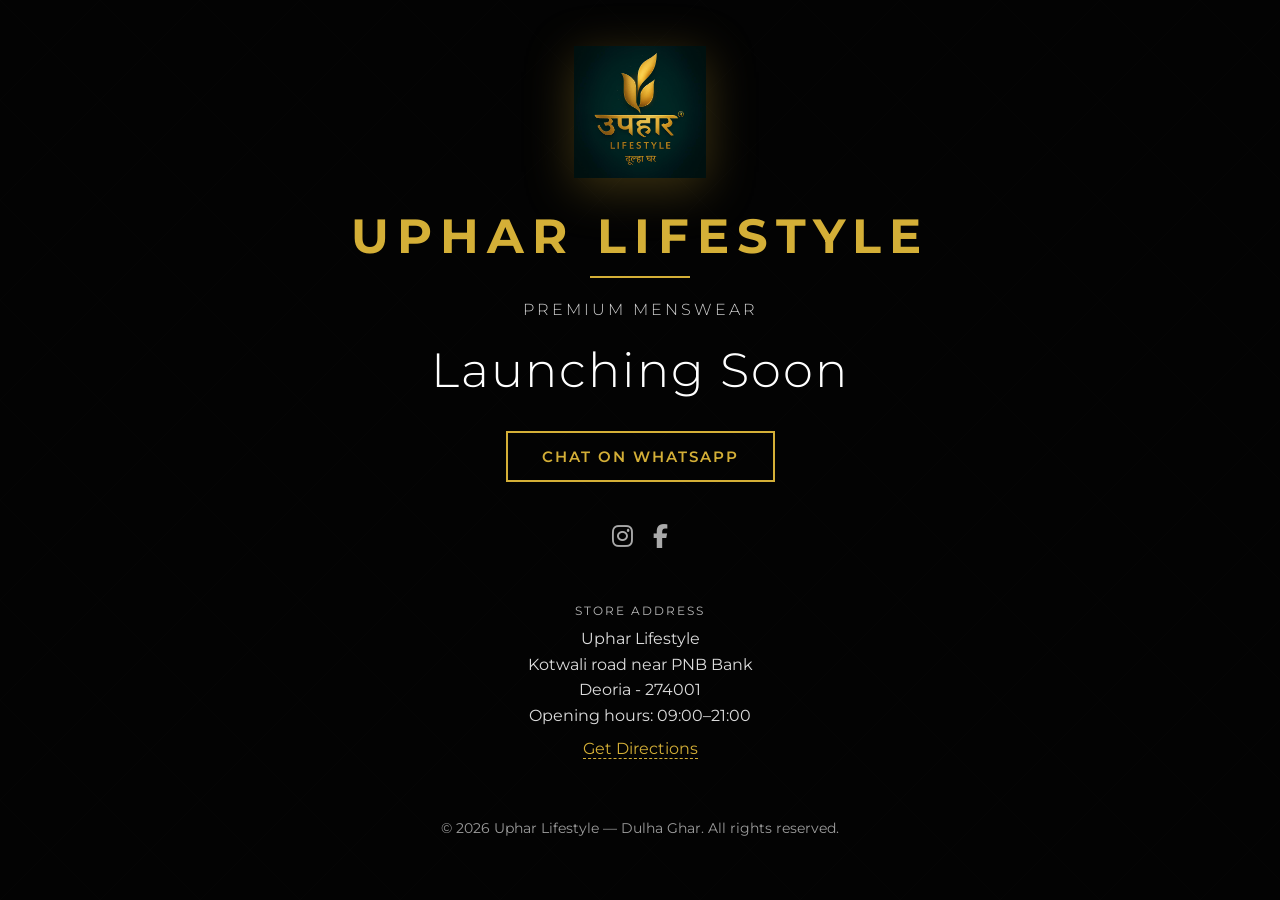
==== index.html @ f7467a20 "Initial Pages" ====
<!DOCTYPE html>
<html lang="en">
<head>
  <meta charset="UTF-8" />
  <meta name="viewport" content="width=device-width, initial-scale=1.0" />
  <title>Uphar Lifestyle — Dulha Ghar | Launching Soon</title>
  <link rel="icon" type="image/x-icon" href="logo.jpeg">
  <meta name="description" content="Uphar Lifestyle — Premium menswear showroom. Launching Soon." />
  <style>
    * {
      margin: 0;
      padding: 0;
      box-sizing: border-box;
      font-family: 'Montserrat', system-ui, -apple-system, Segoe UI, Roboto, Helvetica, Arial, 'Noto Sans', 'Apple Color Emoji', 'Segoe UI Emoji';
    }
    body {
      background-color: #0a0a0a;
      color: #f5f5f5;
      min-height: 100vh;
      overflow-x: hidden;
      background-image: linear-gradient(rgba(0, 0, 0, 0.72), rgba(0, 0, 0, 0.72)),
                        url('data:image/svg+xml;utf8,<svg xmlns="http://www.w3.org/2000/svg" width="100" height="100" viewBox="0 0 100 100"><rect width="100" height="100" fill="%230a0a0a"/><path d="M0,0 L100,100 M100,0 L0,100" stroke="%231a1a1a" stroke-width="0.5"/></svg>');
      background-attachment: fixed;
    }
    .container {
      max-width: 1200px;
      margin: 0 auto;
      padding: 0 20px;
      min-height: 100vh;
      display: flex;
      flex-direction: column;
      justify-content: center;
      align-items: center;
      text-align: center;
      gap: 22px;
    }
    .logo-img {
      width: 132px; height: auto;
      filter: drop-shadow(0 10px 24px rgba(212,175,55,0.28));
      margin-bottom: 10px;
    }
    .logo {
      font-size: 3rem;
      font-weight: 700;
      letter-spacing: 8px;
      color: #d4af37;
      text-transform: uppercase;
      position: relative;
      padding-bottom: 15px;
      line-height: 1.1;
    }
    .logo::after {
      content: '';
      position: absolute;
      bottom: 0;
      left: 50%;
      transform: translateX(-50%);
      width: 100px;
      height: 2px;
      background: #d4af37;
    }
    .tagline {
      font-size: 1rem;
      font-weight: 300;
      letter-spacing: 3px;
      color: #cfcfcf;
      text-transform: uppercase;
    }
    .launching-soon {
      font-size: 3rem;
      font-weight: 300;
      color: #ffffff;
      letter-spacing: 2px;
    }
    .contact-btn {
      background: transparent;
      color: #d4af37;
      border: 2px solid #d4af37;
      padding: 14px 34px;
      font-size: 0.95rem;
      font-weight: 600;
      letter-spacing: 2px;
      text-transform: uppercase;
      cursor: pointer;
      transition: all 0.25s ease;
      position: relative;
      overflow: hidden;
      margin-top: 10px;
    }
    .contact-btn:hover {
      background: #d4af37;
      color: #0a0a0a;
      transform: translateY(-3px);
      box-shadow: 0 10px 20px rgba(212, 175, 55, 0.24);
    }
    .contact-btn:active { transform: translateY(-1px); }
    .social-links {
      display: flex;
      gap: 20px;
      margin-top: 18px;
    }
    .social-link {
      color: #aaaaaa;
      font-size: 1.5rem;
      transition: all 0.3s ease;
      text-decoration: none;
    }
    .social-link:hover {
      color: #d4af37;
      transform: translateY(-3px);
    }
    .address {
      margin-top: 28px;
      line-height: 1.6;
      color: #dcdcdc;
      font-size: 1rem;
    }
    .address .label {
      display: block;
      font-size: 0.75rem;
      letter-spacing: 2px;
      color: #b8b8b8;
      text-transform: uppercase;
      margin-bottom: 6px;
    }
    .address a {
      color: #d4af37;
      text-decoration: none;
      border-bottom: 1px dashed #d4af37;
    }
    .address a:hover { opacity: 0.9; }
    footer {
      margin: 36px 0 18px;
      text-align: center;
      color: #9c9c9c;
      font-size: 0.85rem;
    }
    @media (max-width: 768px) {
      .logo { font-size: 2.2rem; letter-spacing: 6px; }
      .launching-soon { font-size: 2.2rem; }
    }
    @media (max-width: 480px) {
      .logo { font-size: 1.8rem; letter-spacing: 5px; }
      .launching-soon { font-size: 1.8rem; }
      .logo-img { width: 110px; }
    }
  </style>
  <link href="https://fonts.googleapis.com/css2?family=Montserrat:wght@300;400;600;700&display=swap" rel="stylesheet">
  <link rel="stylesheet" href="https://cdnjs.cloudflare.com/ajax/libs/font-awesome/6.5.2/css/all.min.css">
</head>
<body>
  <div class="container">
    <img class="logo-img" alt="Uphar Lifestyle logo" src="[data-uri]"/>
    <h1 class="logo">Uphar Lifestyle</h1>
    <p class="tagline">Premium Menswear</p>
    <h2 class="launching-soon">Launching Soon</h2>
    <button class="contact-btn" id="whatsappBtn">Chat on WhatsApp</button>
    <div class="social-links" aria-label="Social links">
      <a href="https://www.instagram.com/uphar_kotwali_road_deoria" class="social-link" aria-label="Instagram"><i class="fab fa-instagram"></i></a>
      <a href="https://www.facebook.com/upharlifestyledeoria/" class="social-link" aria-label="Facebook"><i class="fab fa-facebook-f"></i></a>
    </div>
    <div class="address" id="address">
      <span class="label">Store Address</span>
      <div id="addrLine1">Uphar Lifestyle</div>
      <div id="addrLine2">Kotwali road near PNB Bank</div>
      <div id="addrLine3">Deoria - 274001</div>
      <div id="addrLine4">Opening hours: 09:00–21:00</div>
      <div style="margin-top:8px">
        <a id="mapLink" target="_blank" rel="noreferrer">Get Directions</a>
      </div>
    </div>
    <footer>© <span id="year"></span> Uphar Lifestyle — Dulha Ghar. All rights reserved.</footer>
  </div>
  <script>
    const WHATSAPP_NUMBER = "918853160128"; // e.g., "919876543210"
    const WHATSAPP_TEXT = "Hi Uphar Lifestyle — please share opening date and collections.";
    document.getElementById('whatsappBtn').addEventListener('click', function() {
      const txt = encodeURIComponent(WHATSAPP_TEXT);
      let url = "";
      if (WHATSAPP_NUMBER && /^\d+$/.test(WHATSAPP_NUMBER)) url = "https://wa.me/" + WHATSAPP_NUMBER + "?text=" + txt;
      else url = "https://wa.me/?text=" + txt;
      window.open(url, "_blank", "noopener");
    });
    const mapLinkEl = document.getElementById('mapLink');
    function addrString() {
      const a1 = document.getElementById('addrLine1').textContent.trim();
      const a2 = document.getElementById('addrLine2').textContent.trim();
      const a3 = document.getElementById('addrLine3').textContent.trim();
      return [a1, a2, a3].filter(Boolean).join(', ');
    }
    function refreshMapLink() {
      const q = encodeURIComponent(addrString());
      const url = "https://share.google/uSZXGC7lCaNfDHJ6g";
      mapLinkEl.href = url;
    }
    refreshMapLink();
    document.getElementById('year').textContent = new Date().getFullYear();
  </script>
</body>
</html>
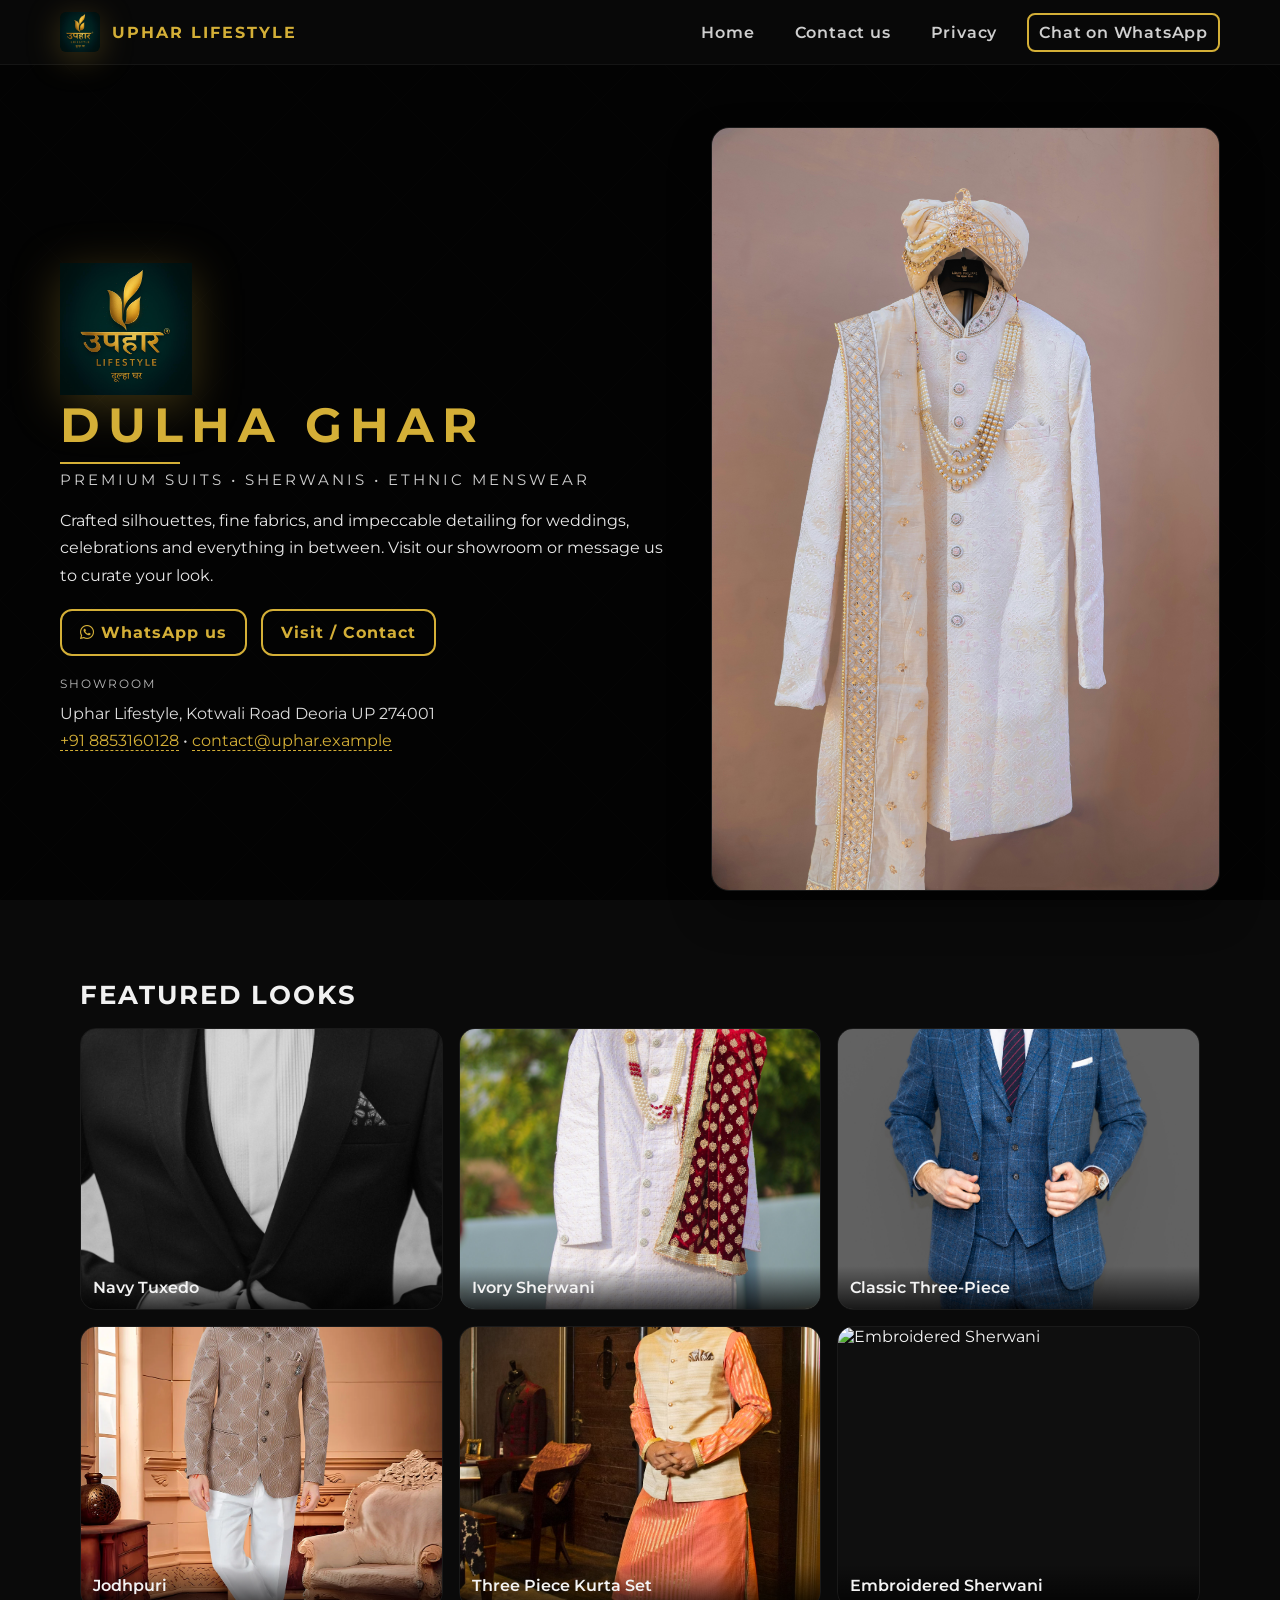
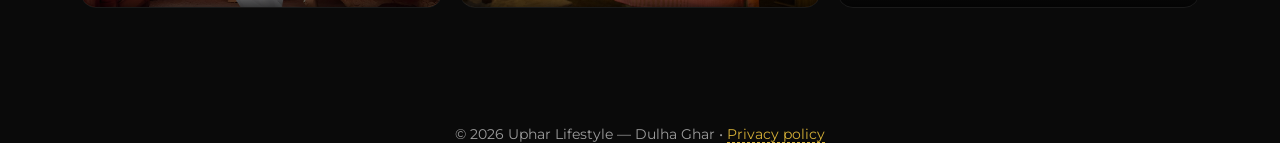
==== commit a65945f5: "Changes with new pages added" ====
--- a/index.html
+++ b/index.html
@@ -2,199 +2,202 @@
 <html lang="en">
 <head>
   <meta charset="UTF-8" />
-  <meta name="viewport" content="width=device-width, initial-scale=1.0" />
-  <title>Uphar Lifestyle — Dulha Ghar | Launching Soon</title>
-  <link rel="icon" type="image/x-icon" href="logo.jpeg">
-  <meta name="description" content="Uphar Lifestyle — Premium menswear showroom. Launching Soon." />
-  <style>
-    * {
-      margin: 0;
-      padding: 0;
-      box-sizing: border-box;
-      font-family: 'Montserrat', system-ui, -apple-system, Segoe UI, Roboto, Helvetica, Arial, 'Noto Sans', 'Apple Color Emoji', 'Segoe UI Emoji';
-    }
-    body {
-      background-color: #0a0a0a;
-      color: #f5f5f5;
-      min-height: 100vh;
-      overflow-x: hidden;
-      background-image: linear-gradient(rgba(0, 0, 0, 0.72), rgba(0, 0, 0, 0.72)),
-                        url('data:image/svg+xml;utf8,<svg xmlns="http://www.w3.org/2000/svg" width="100" height="100" viewBox="0 0 100 100"><rect width="100" height="100" fill="%230a0a0a"/><path d="M0,0 L100,100 M100,0 L0,100" stroke="%231a1a1a" stroke-width="0.5"/></svg>');
-      background-attachment: fixed;
-    }
-    .container {
-      max-width: 1200px;
-      margin: 0 auto;
-      padding: 0 20px;
-      min-height: 100vh;
-      display: flex;
-      flex-direction: column;
-      justify-content: center;
-      align-items: center;
-      text-align: center;
-      gap: 22px;
-    }
-    .logo-img {
-      width: 132px; height: auto;
-      filter: drop-shadow(0 10px 24px rgba(212,175,55,0.28));
-      margin-bottom: 10px;
-    }
-    .logo {
-      font-size: 3rem;
-      font-weight: 700;
-      letter-spacing: 8px;
-      color: #d4af37;
-      text-transform: uppercase;
-      position: relative;
-      padding-bottom: 15px;
-      line-height: 1.1;
-    }
-    .logo::after {
-      content: '';
-      position: absolute;
-      bottom: 0;
-      left: 50%;
-      transform: translateX(-50%);
-      width: 100px;
-      height: 2px;
-      background: #d4af37;
-    }
-    .tagline {
-      font-size: 1rem;
-      font-weight: 300;
-      letter-spacing: 3px;
-      color: #cfcfcf;
-      text-transform: uppercase;
-    }
-    .launching-soon {
-      font-size: 3rem;
-      font-weight: 300;
-      color: #ffffff;
-      letter-spacing: 2px;
-    }
-    .contact-btn {
-      background: transparent;
-      color: #d4af37;
-      border: 2px solid #d4af37;
-      padding: 14px 34px;
-      font-size: 0.95rem;
-      font-weight: 600;
-      letter-spacing: 2px;
-      text-transform: uppercase;
-      cursor: pointer;
-      transition: all 0.25s ease;
-      position: relative;
-      overflow: hidden;
-      margin-top: 10px;
-    }
-    .contact-btn:hover {
-      background: #d4af37;
-      color: #0a0a0a;
-      transform: translateY(-3px);
-      box-shadow: 0 10px 20px rgba(212, 175, 55, 0.24);
-    }
-    .contact-btn:active { transform: translateY(-1px); }
-    .social-links {
-      display: flex;
-      gap: 20px;
-      margin-top: 18px;
-    }
-    .social-link {
-      color: #aaaaaa;
-      font-size: 1.5rem;
-      transition: all 0.3s ease;
-      text-decoration: none;
-    }
-    .social-link:hover {
-      color: #d4af37;
-      transform: translateY(-3px);
-    }
-    .address {
-      margin-top: 28px;
-      line-height: 1.6;
-      color: #dcdcdc;
-      font-size: 1rem;
-    }
-    .address .label {
-      display: block;
-      font-size: 0.75rem;
-      letter-spacing: 2px;
-      color: #b8b8b8;
-      text-transform: uppercase;
-      margin-bottom: 6px;
-    }
-    .address a {
-      color: #d4af37;
-      text-decoration: none;
-      border-bottom: 1px dashed #d4af37;
-    }
-    .address a:hover { opacity: 0.9; }
-    footer {
-      margin: 36px 0 18px;
-      text-align: center;
-      color: #9c9c9c;
-      font-size: 0.85rem;
-    }
-    @media (max-width: 768px) {
-      .logo { font-size: 2.2rem; letter-spacing: 6px; }
-      .launching-soon { font-size: 2.2rem; }
-    }
-    @media (max-width: 480px) {
-      .logo { font-size: 1.8rem; letter-spacing: 5px; }
-      .launching-soon { font-size: 1.8rem; }
-      .logo-img { width: 110px; }
-    }
-  </style>
+  <meta name="viewport" content="width=device-width, initial-scale=1" />
+  <title>Uphar Lifestyle — Dulha Ghar | Premium Menswear</title>
+  <link rel="icon" type="image/jpeg" href="logo.jpeg" />
+  <meta name="description" content="Uphar Lifestyle — Premium menswear showroom for suits, sherwanis and ethnic wear." />
   <link href="https://fonts.googleapis.com/css2?family=Montserrat:wght@300;400;600;700&display=swap" rel="stylesheet">
   <link rel="stylesheet" href="https://cdnjs.cloudflare.com/ajax/libs/font-awesome/6.5.2/css/all.min.css">
+
+  <style>
+    :root{
+      --bg:#0a0a0a;--bg2:#121212;--text:#f5f5f5;--muted:#cfcfcf;--gold:#d4af37;--line:#1a1a1a;
+    }
+    *{box-sizing:border-box;margin:0;padding:0}
+    html,body{height:100%}
+    body{
+      font-family:'Montserrat',system-ui,-apple-system,Segoe UI,Roboto,Helvetica,Arial;
+      background: var(--bg);
+      color: var(--text);
+      background-image:linear-gradient(rgba(0,0,0,.72),rgba(0,0,0,.72)),
+        url('data:image/svg+xml;utf8,<svg xmlns="http://www.w3.org/2000/svg" width="100" height="100"><rect width="100" height="100" fill="%230a0a0a"/><path d="M0,0 L100,100 M100,0 L0,100" stroke="%231a1a1a" stroke-width="0.5"/></svg>');
+      background-attachment:fixed;
+    }
+
+    /* Header */
+    .header{
+      position:sticky;top:0;z-index:50;
+      background:rgba(10,10,10,.85);
+      backdrop-filter: blur(8px);
+      border-bottom:1px solid #151515;
+    }
+    .nav{
+      max-width: 1200px; margin:0 auto; padding:12px 20px;
+      display:flex; align-items:center; justify-content:space-between;
+      gap:16px;
+    }
+    .brand{
+      display:flex; align-items:center; gap:12px; text-decoration:none;
+      color:var(--gold);
+    }
+    .brand img{width:40px;height:40px;border-radius:6px;object-fit:cover;filter:drop-shadow(0 6px 16px rgba(212,175,55,.25))}
+    .brand .title{font-weight:700;letter-spacing:2px}
+    .menu{
+      display:flex; align-items:center; gap:20px;
+    }
+    .menu a{
+      color:var(--muted); text-decoration:none; font-weight:600; letter-spacing:.8px;
+      padding:8px 10px; border-radius:8px; transition:.2s;
+    }
+    .menu a:hover{ color:var(--text); background:#151515;}
+    .cta-wa{
+      border:2px solid var(--gold); color:var(--gold); background:transparent;
+      padding:10px 14px; border-radius:10px; font-weight:700; text-decoration:none; letter-spacing:1px;
+      transition:.2s;
+    }
+    .cta-wa:hover{ background:var(--gold); color:#0a0a0a; box-shadow:0 10px 20px rgba(212,175,55,.24); transform:translateY(-2px) }
+
+    /* Mobile menu */
+    .hamb{display:none; background:none; border:0; color:var(--text); font-size:22px}
+    @media (max-width:900px){
+      .menu{position:fixed; inset:60px 12px auto 12px; top:64px;
+        background:rgba(18,18,18,.98); border:1px solid #222; border-radius:16px;
+        padding:16px; flex-direction:column; align-items:stretch; gap:8px; display:none;}
+      .menu.show{display:flex;}
+      .cta-wa{display:block; text-align:center}
+      .hamb{display:inline-flex}
+    }
+
+    /* Hero */
+    .container{max-width:1200px;margin:0 auto;padding:28px 20px;}
+    .hero{display:grid;grid-template-columns:1.1fr .9fr;gap:28px;align-items:center;min-height:calc(100vh - 68px)}
+    .logo-img{width:132px;filter:drop-shadow(0 10px 24px rgba(212,175,55,.28))}
+    .logo{font-size:3rem;font-weight:700;letter-spacing:8px;color:var(--gold);text-transform:uppercase;position:relative;line-height:1.1;padding-bottom:12px}
+    .logo::after{content:'';position:absolute;left:0;bottom:0;width:120px;height:2px;background:var(--gold)}
+    .tagline{font-size:.95rem;letter-spacing:3px;color:#cfcfcf;text-transform:uppercase;margin-top:6px}
+    .lead{margin-top:18px;color:#e8e8e8;line-height:1.7}
+    .hero-actions{margin-top:20px;display:flex;gap:14px;flex-wrap:wrap}
+    .btn{
+      background:transparent;color:var(--gold);border:2px solid var(--gold);
+      padding:12px 18px;border-radius:12px;font-weight:700;letter-spacing:1px;text-decoration:none;transition:.25s;
+    }
+    .btn:hover{background:var(--gold);color:#0a0a0a;transform:translateY(-2px)}
+    .hero-figure{
+      border:1px solid #1a1a1a;border-radius:18px;overflow:hidden;background:#0f0f0f;
+      box-shadow:0 20px 40px rgba(0,0,0,.35)
+    }
+    .hero-figure img{width:100%;height:100%;object-fit:cover;display:block}
+
+    /* Gallery */
+    .section{padding:54px 20px}
+    .section h2{font-size:1.6rem;letter-spacing:2px;text-transform:uppercase;color:#f1f1f1;margin-bottom:18px}
+    .grid{display:grid;grid-template-columns:repeat(3,1fr);gap:16px}
+    .card{position:relative;border:1px solid #1a1a1a;border-radius:16px;overflow:hidden;background:#0f0f0f}
+    .card img{width:100%;height:280px;object-fit:cover;display:block;filter:saturate(1.05)}
+    .card .cap{position:absolute;left:0;right:0;bottom:0;background:linear-gradient(transparent,rgba(0,0,0,.75));padding:12px;font-weight:600;color:#f3f3f3}
+    @media (max-width:900px){ .hero{grid-template-columns:1fr} .grid{grid-template-columns:1fr 1fr} }
+    @media (max-width:520px){ .logo{font-size:2rem;letter-spacing:6px} .grid{grid-template-columns:1fr} .card img{height:220px} }
+
+    /* Address / footer */
+    .address{margin-top:18px;line-height:1.7;color:#dcdcdc}
+    .address .label{display:block;font-size:.75rem;letter-spacing:2px;color:#b8b8b8;text-transform:uppercase;margin-bottom:6px}
+    .address a{color:var(--gold);text-decoration:none;border-bottom:1px dashed var(--gold)}
+    footer{margin:36px 0 18px;text-align:center;color:#9c9c9c;font-size:.85rem}
+  </style>
 </head>
 <body>
-  <div class="container">
-    <img class="logo-img" alt="Uphar Lifestyle logo" src="[data-uri]"/>
-    <h1 class="logo">Uphar Lifestyle</h1>
-    <p class="tagline">Premium Menswear</p>
-    <h2 class="launching-soon">Launching Soon</h2>
-    <button class="contact-btn" id="whatsappBtn">Chat on WhatsApp</button>
-    <div class="social-links" aria-label="Social links">
-      <a href="https://www.instagram.com/uphar_kotwali_road_deoria" class="social-link" aria-label="Instagram"><i class="fab fa-instagram"></i></a>
-      <a href="https://www.facebook.com/upharlifestyledeoria/" class="social-link" aria-label="Facebook"><i class="fab fa-facebook-f"></i></a>
-    </div>
-    <div class="address" id="address">
-      <span class="label">Store Address</span>
-      <div id="addrLine1">Uphar Lifestyle</div>
-      <div id="addrLine2">Kotwali road near PNB Bank</div>
-      <div id="addrLine3">Deoria - 274001</div>
-      <div id="addrLine4">Opening hours: 09:00–21:00</div>
-      <div style="margin-top:8px">
-        <a id="mapLink" target="_blank" rel="noreferrer">Get Directions</a>
+  <!-- Header -->
+  <header class="header">
+    <nav class="nav">
+      <a class="brand" href="index.html">
+        <img src="logo.jpeg" alt="Uphar Lifestyle logo" />
+        <span class="title">UPHAR LIFESTYLE</span>
+      </a>
+
+      <button class="hamb" aria-label="Toggle menu" onclick="document.querySelector('.menu').classList.toggle('show')">
+        <i class="fa-solid fa-bars"></i>
+      </button>
+
+      <div class="menu" id="menu">
+        <a href="index.html">Home</a>
+        <a href="contact.html">Contact us</a>
+        <a href="privacy.html">Privacy</a>
+        <a class="cta-wa" href="https://wa.me/918853160128" target="_blank" rel="noopener">Chat on WhatsApp</a>
       </div>
-    </div>
-    <footer>© <span id="year"></span> Uphar Lifestyle — Dulha Ghar. All rights reserved.</footer>
-  </div>
+    </nav>
+  </header>
+
+  <!-- Hero -->
+  <main class="container">
+    <section class="hero">
+      <div>
+        <img class="logo-img" src="logo.jpeg" alt="Uphar Lifestyle mark" />
+        <h1 class="logo">Dulha Ghar</h1>
+        <p class="tagline">Premium Suits • Sherwanis • Ethnic Menswear</p>
+        <p class="lead">
+          Crafted silhouettes, fine fabrics, and impeccable detailing for weddings, celebrations and everything in between.
+          Visit our showroom or message us to curate your look.
+        </p>
+        <div class="hero-actions">
+          <a class="btn" href="https://wa.me/918853160128" target="_blank" rel="noopener"><i class="fa-brands fa-whatsapp"></i> WhatsApp us</a>
+          <a class="btn" href="contact.html">Visit / Contact</a>
+        </div>
+
+        <div class="address">
+          <span class="label">Showroom</span>
+          Uphar Lifestyle, Kotwali Road Deoria UP 274001<br/>
+          <a href="tel:+918853160128">+91 8853160128</a> • <a href="mailto:contact@uphar.example">contact@uphar.example</a>
+        </div>
+      </div>
+
+      <figure class="hero-figure">
+        <!-- Replace these with your own images -->
+        <img src="sherwani_light.jpg" alt="Tailored suit" />
+      </figure>
+    </section>
+
+    <!-- Featured looks -->
+    <section class="section">
+      <h2>Featured looks</h2>
+      <div class="grid">
+        <div class="card">
+          <img src="tuxedo.jpg" alt="Navy Tuxedo" />
+          <div class="cap">Navy Tuxedo</div>
+        </div>
+        <div class="card">
+          <img src="sherwani.jpg" alt="Ivory Sherwani" />
+          <div class="cap">Ivory Sherwani</div>
+        </div>
+        <div class="card">
+          <img src="three_piece.jpg" alt="Classic Three-Piece" />
+          <div class="cap">Classic Three-Piece</div>
+        </div>
+        <div class="card">
+          <img src="jodhpuri.png" alt="Bandhgala" />
+          <div class="cap">Jodhpuri</div>
+        </div>
+        <div class="card">
+          <img src="indo.png" alt="Reception Suit" />
+          <div class="cap">Three Piece Kurta Set</div>
+        </div>
+        <div class="card">
+          <img src="https://images.unsplash.com/photo-1617137968427-85924c800a22?q=80&w=1200&auto=format&fit=crop" alt="Embroidered Sherwani" />
+          <div class="cap">Embroidered Sherwani</div>
+        </div>
+      </div>
+    </section>
+  </main>
+
+  <footer>
+    © <span id="y"></span> Uphar Lifestyle — Dulha Ghar • <a href="privacy.html" style="color:#d4af37;text-decoration:none;border-bottom:1px dashed #d4af37;">Privacy policy</a>
+  </footer>
+
   <script>
-    const WHATSAPP_NUMBER = "918853160128"; // e.g., "919876543210"
-    const WHATSAPP_TEXT = "Hi Uphar Lifestyle — please share opening date and collections.";
-    document.getElementById('whatsappBtn').addEventListener('click', function() {
-      const txt = encodeURIComponent(WHATSAPP_TEXT);
-      let url = "";
-      if (WHATSAPP_NUMBER && /^\d+$/.test(WHATSAPP_NUMBER)) url = "https://wa.me/" + WHATSAPP_NUMBER + "?text=" + txt;
-      else url = "https://wa.me/?text=" + txt;
-      window.open(url, "_blank", "noopener");
+    // mobile menu close on nav click
+    document.querySelectorAll('.menu a').forEach(a=>{
+      a.addEventListener('click',()=>document.querySelector('.menu').classList.remove('show'));
     });
-    const mapLinkEl = document.getElementById('mapLink');
-    function addrString() {
-      const a1 = document.getElementById('addrLine1').textContent.trim();
-      const a2 = document.getElementById('addrLine2').textContent.trim();
-      const a3 = document.getElementById('addrLine3').textContent.trim();
-      return [a1, a2, a3].filter(Boolean).join(', ');
-    }
-    function refreshMapLink() {
-      const q = encodeURIComponent(addrString());
-      const url = "https://share.google/uSZXGC7lCaNfDHJ6g";
-      mapLinkEl.href = url;
-    }
-    refreshMapLink();
-    document.getElementById('year').textContent = new Date().getFullYear();
+    document.getElementById('y').textContent = new Date().getFullYear();
   </script>
 </body>
 </html>
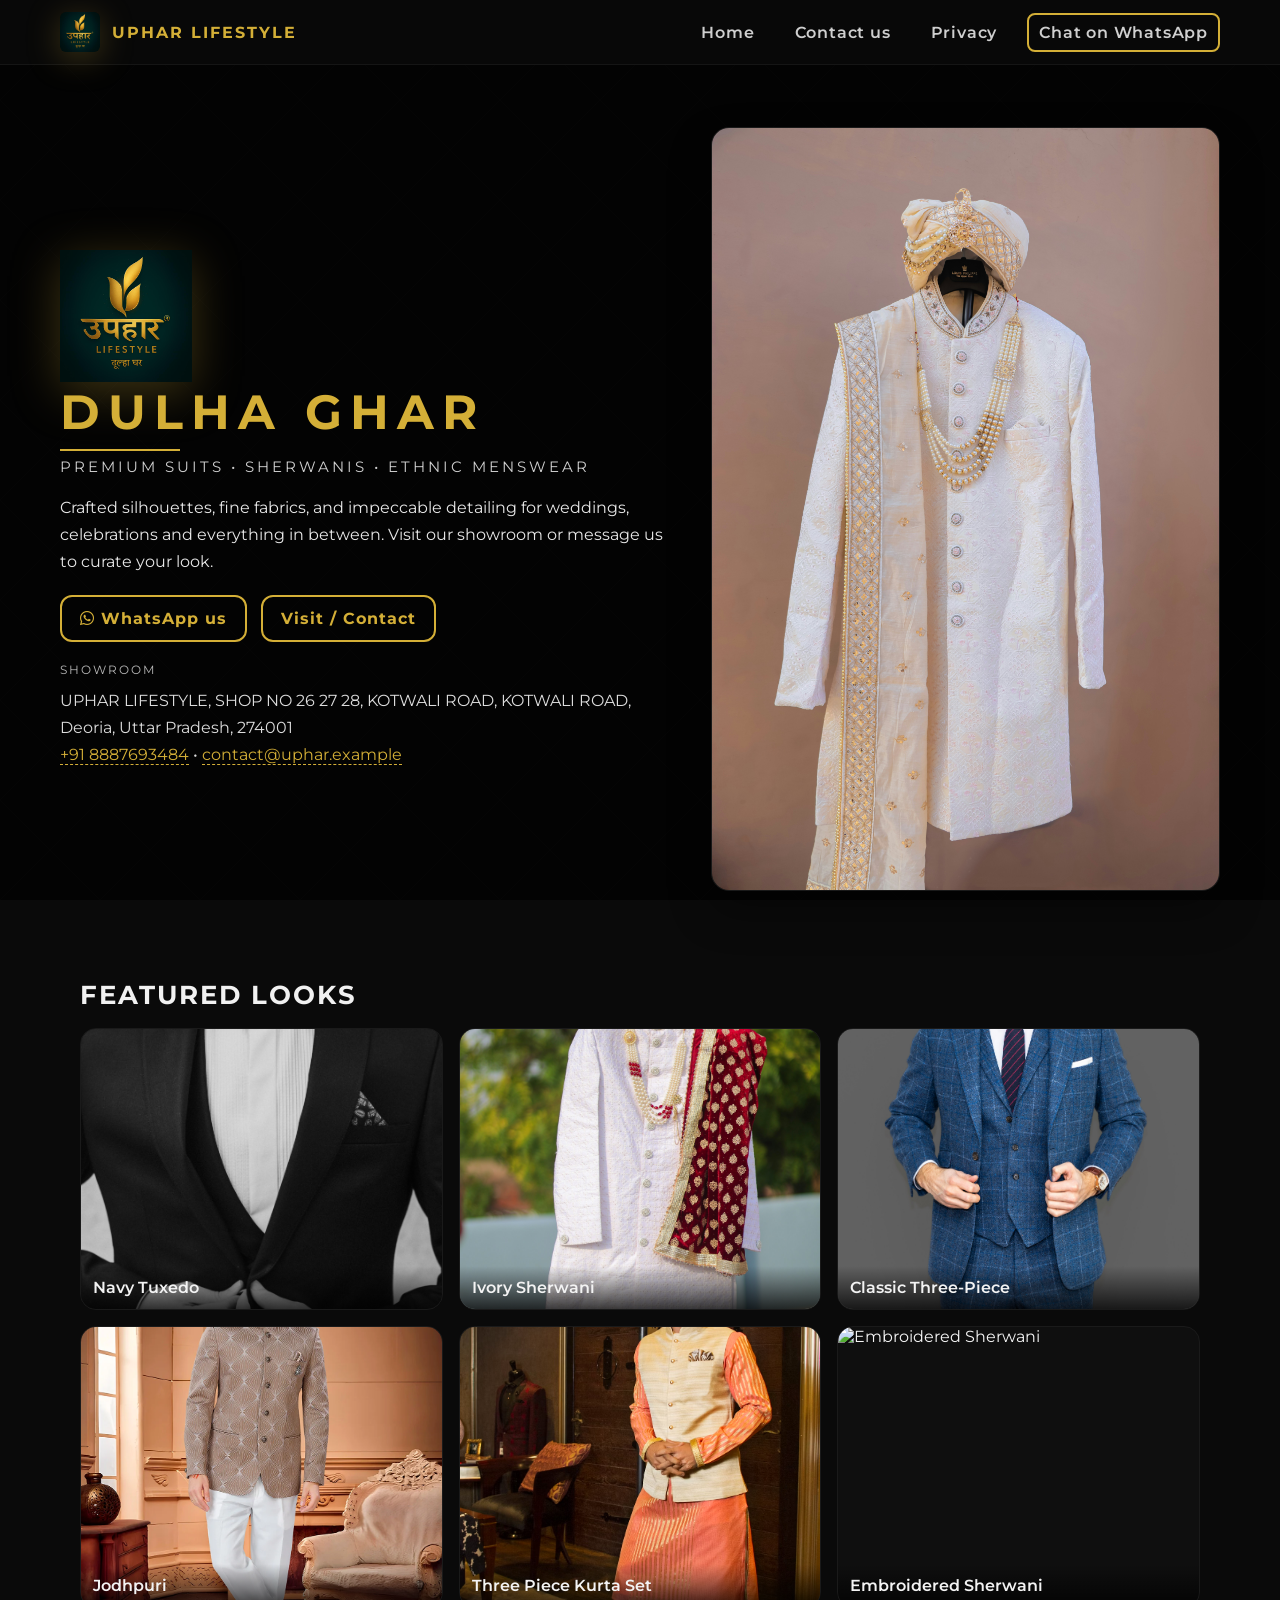
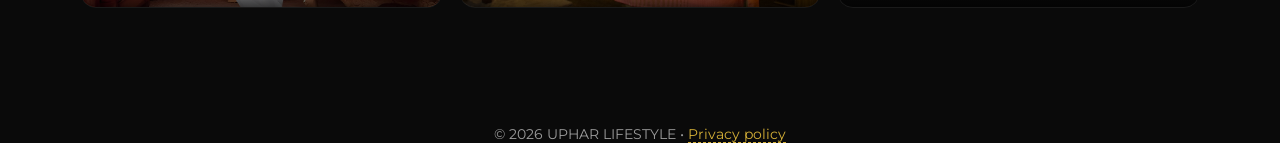
==== commit 278efab3: "Phone number and addres updated" ====
--- a/index.html
+++ b/index.html
@@ -122,7 +122,7 @@
         <a href="index.html">Home</a>
         <a href="contact.html">Contact us</a>
         <a href="privacy.html">Privacy</a>
-        <a class="cta-wa" href="https://wa.me/918853160128" target="_blank" rel="noopener">Chat on WhatsApp</a>
+        <a class="cta-wa" href="https://wa.me/918887693484" target="_blank" rel="noopener">Chat on WhatsApp</a>
       </div>
     </nav>
   </header>
@@ -139,14 +139,14 @@
           Visit our showroom or message us to curate your look.
         </p>
         <div class="hero-actions">
-          <a class="btn" href="https://wa.me/918853160128" target="_blank" rel="noopener"><i class="fa-brands fa-whatsapp"></i> WhatsApp us</a>
+          <a class="btn" href="https://wa.me/918887693484" target="_blank" rel="noopener"><i class="fa-brands fa-whatsapp"></i> WhatsApp us</a>
           <a class="btn" href="contact.html">Visit / Contact</a>
         </div>
 
         <div class="address">
           <span class="label">Showroom</span>
-          Uphar Lifestyle, Kotwali Road Deoria UP 274001<br/>
-          <a href="tel:+918853160128">+91 8853160128</a> • <a href="mailto:contact@uphar.example">contact@uphar.example</a>
+          UPHAR LIFESTYLE, SHOP NO 26 27 28, KOTWALI ROAD, KOTWALI ROAD, Deoria, Uttar Pradesh, 274001<br/>
+          <a href="tel:+918887693484">+91 8887693484</a> • <a href="mailto:contact@uphar.example">contact@uphar.example</a>
         </div>
       </div>
 
@@ -189,7 +189,7 @@
   </main>
 
   <footer>
-    © <span id="y"></span> Uphar Lifestyle — Dulha Ghar • <a href="privacy.html" style="color:#d4af37;text-decoration:none;border-bottom:1px dashed #d4af37;">Privacy policy</a>
+    © <span id="y"></span> UPHAR LIFESTYLE • <a href="privacy.html" style="color:#d4af37;text-decoration:none;border-bottom:1px dashed #d4af37;">Privacy policy</a>
   </footer>
 
   <script>
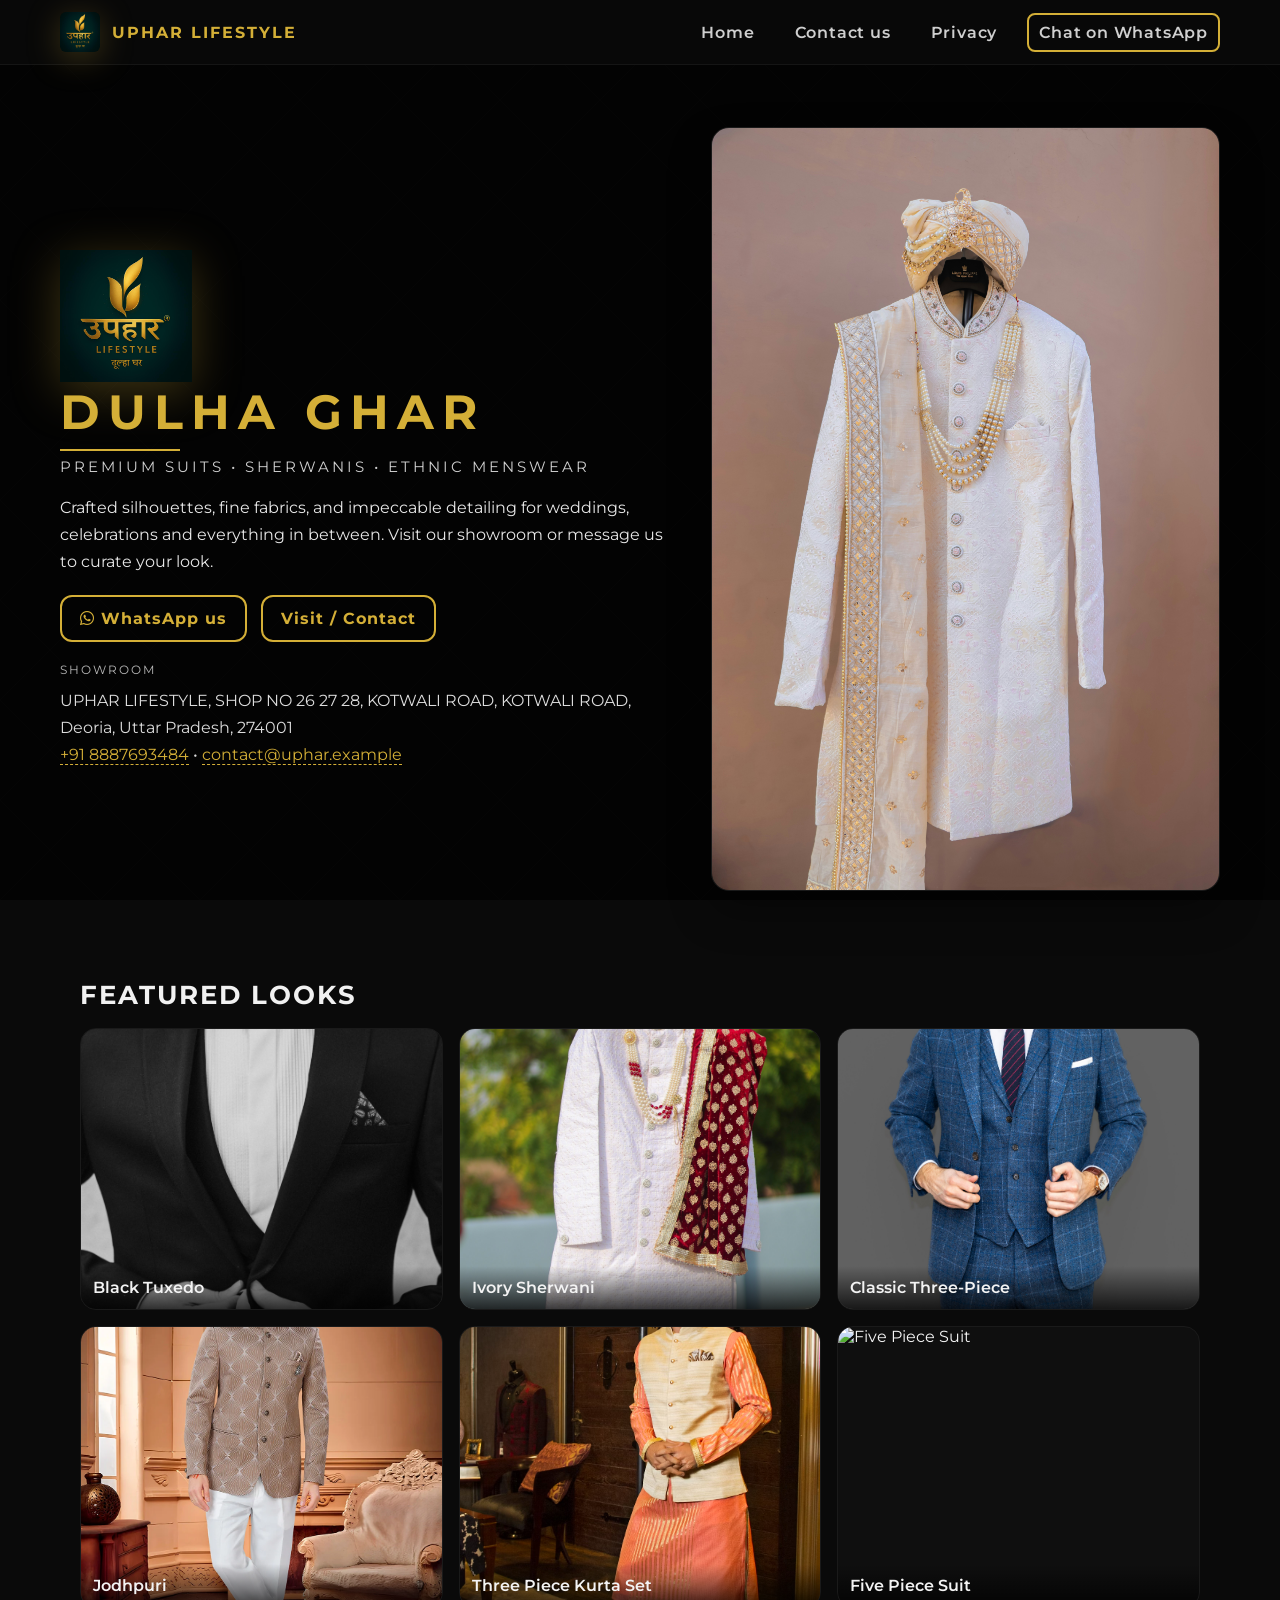
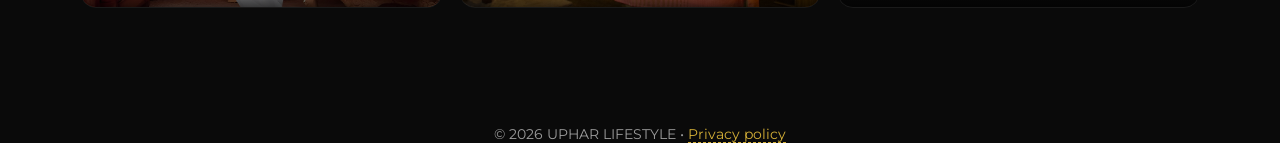
==== commit 6317fb57: "Alt images names changes" ====
--- a/index.html
+++ b/index.html
@@ -152,7 +152,7 @@
 
       <figure class="hero-figure">
         <!-- Replace these with your own images -->
-        <img src="sherwani_light.jpg" alt="Tailored suit" />
+        <img src="sherwani_light.jpg" alt="Sherwani" />
       </figure>
     </section>
 
@@ -161,8 +161,8 @@
       <h2>Featured looks</h2>
       <div class="grid">
         <div class="card">
-          <img src="tuxedo.jpg" alt="Navy Tuxedo" />
-          <div class="cap">Navy Tuxedo</div>
+          <img src="tuxedo.jpg" alt="Black Tuxedo" />
+          <div class="cap">Black Tuxedo</div>
         </div>
         <div class="card">
           <img src="sherwani.jpg" alt="Ivory Sherwani" />
@@ -181,8 +181,8 @@
           <div class="cap">Three Piece Kurta Set</div>
         </div>
         <div class="card">
-          <img src="https://images.unsplash.com/photo-1617137968427-85924c800a22?q=80&w=1200&auto=format&fit=crop" alt="Embroidered Sherwani" />
-          <div class="cap">Embroidered Sherwani</div>
+          <img src="https://images.unsplash.com/photo-1617137968427-85924c800a22?q=80&w=1200&auto=format&fit=crop" alt="Five Piece Suit" />
+          <div class="cap">Five Piece Suit</div>
         </div>
       </div>
     </section>
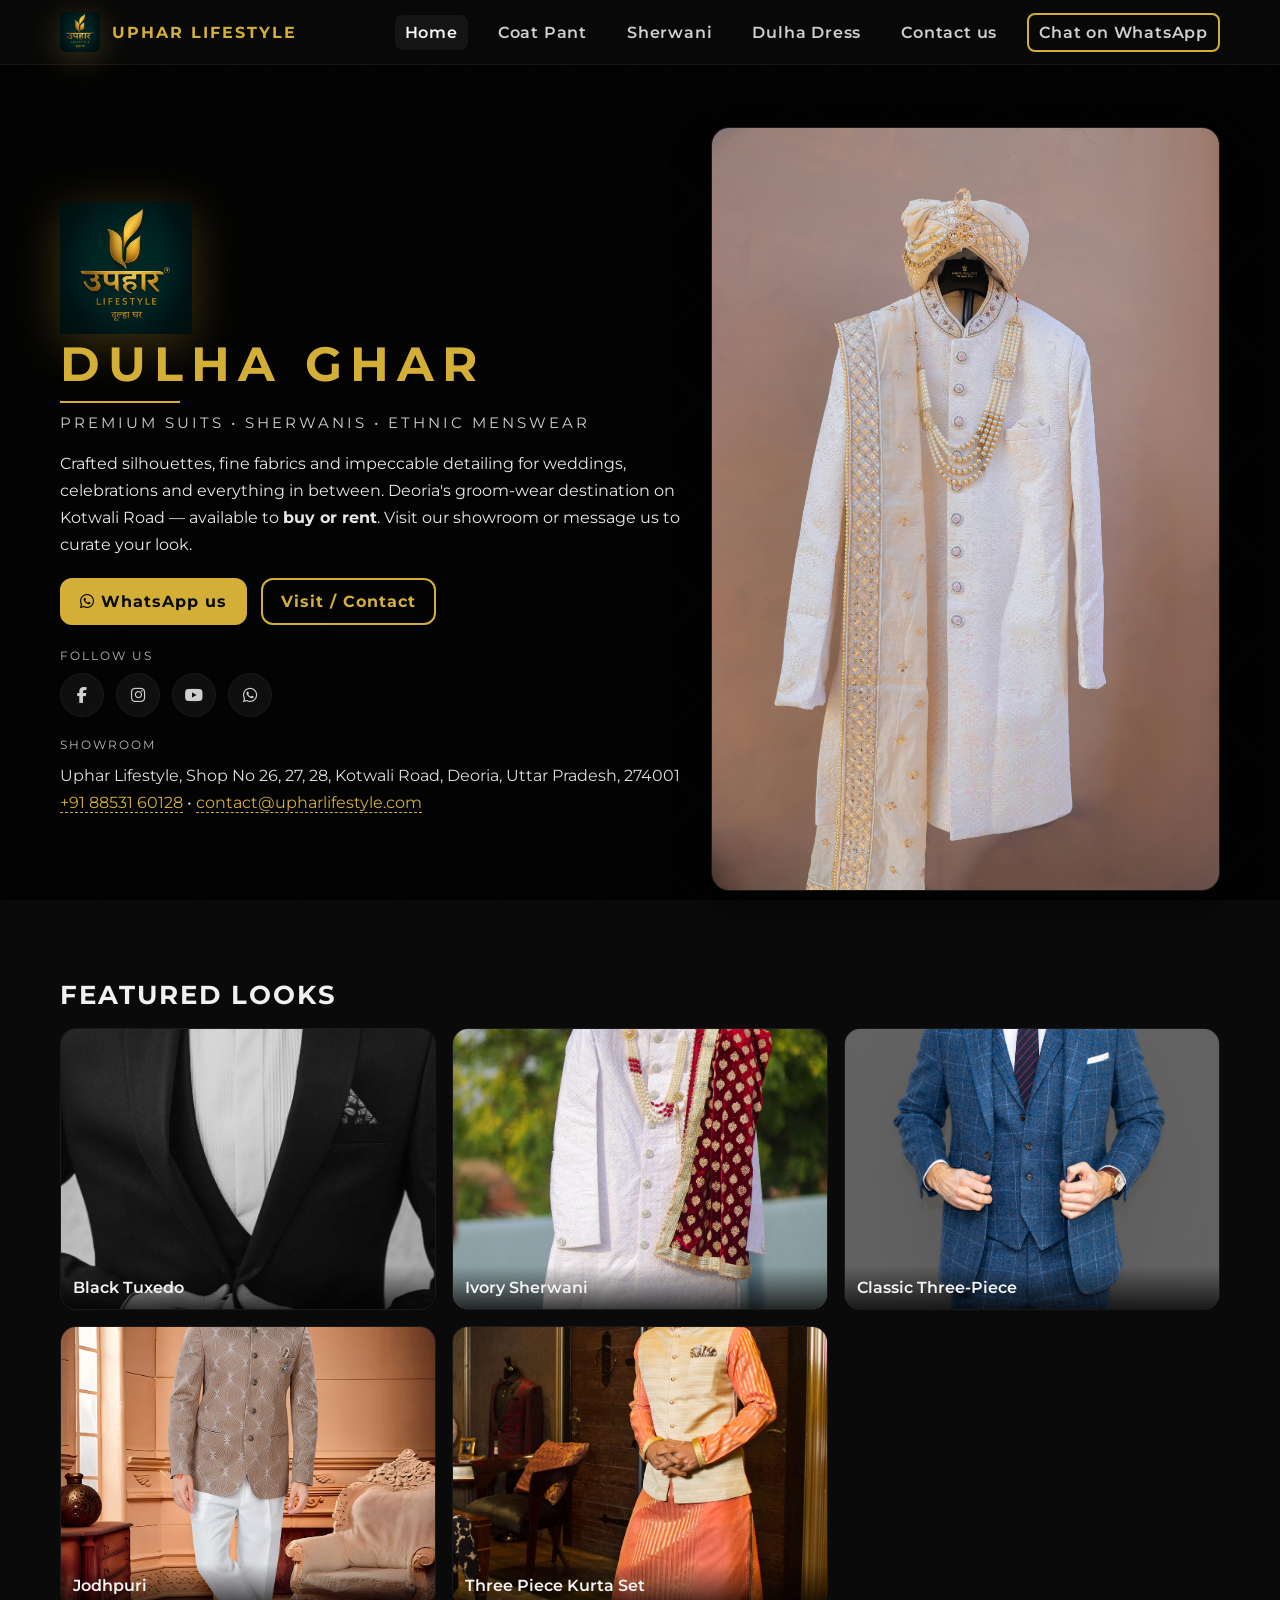
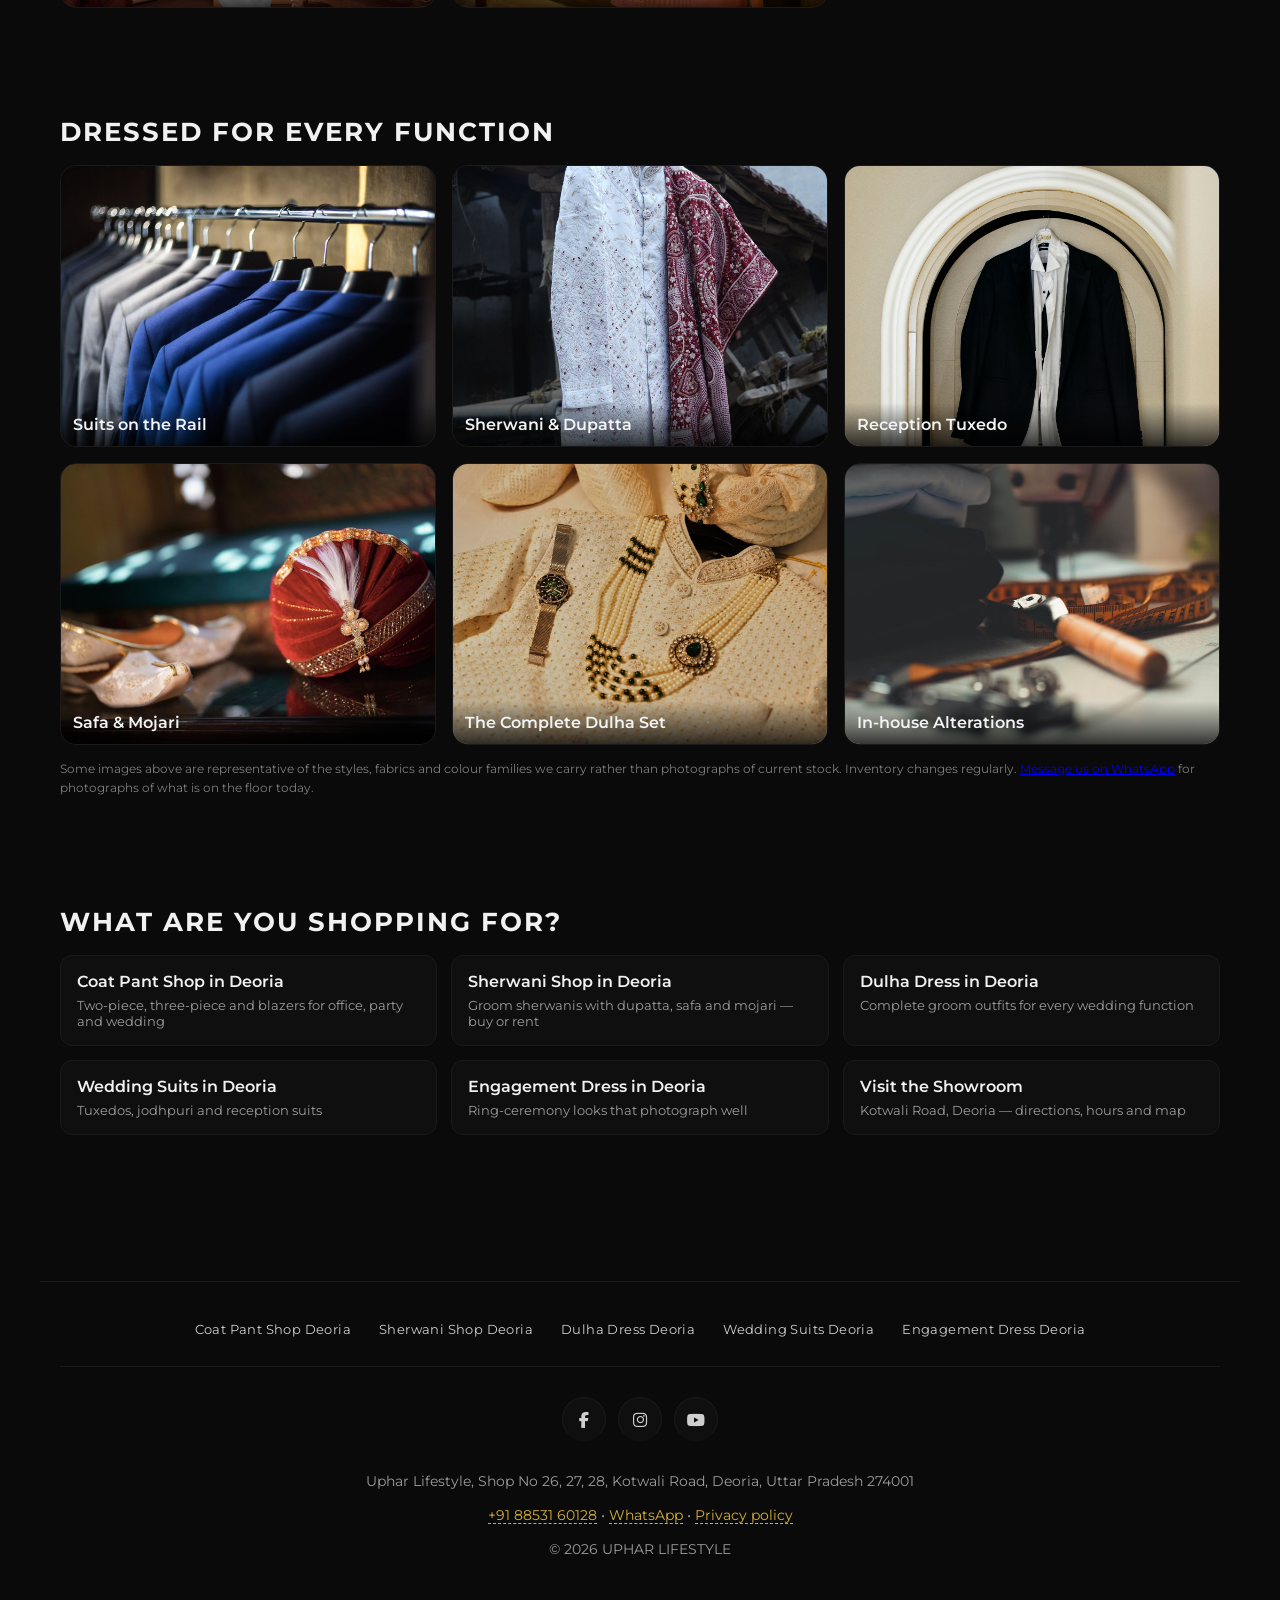
==== commit 72d36cad: "Add 5 local SEO landing pages, restructure assets, add socials Landing pages (folder-based clean URL" ====
--- a/index.html
+++ b/index.html
@@ -1,203 +1,245 @@
 <!DOCTYPE html>
-<html lang="en">
+<html lang="en-IN">
 <head>
   <meta charset="UTF-8" />
   <meta name="viewport" content="width=device-width, initial-scale=1" />
-  <title>Uphar Lifestyle — Dulha Ghar | Premium Menswear</title>
-  <link rel="icon" type="image/jpeg" href="logo.jpeg" />
-  <meta name="description" content="Uphar Lifestyle — Premium menswear showroom for suits, sherwanis and ethnic wear." />
-  <link href="https://fonts.googleapis.com/css2?family=Montserrat:wght@300;400;600;700&display=swap" rel="stylesheet">
-  <link rel="stylesheet" href="https://cdnjs.cloudflare.com/ajax/libs/font-awesome/6.5.2/css/all.min.css">
-
-  <style>
-    :root{
-      --bg:#0a0a0a;--bg2:#121212;--text:#f5f5f5;--muted:#cfcfcf;--gold:#d4af37;--line:#1a1a1a;
-    }
-    *{box-sizing:border-box;margin:0;padding:0}
-    html,body{height:100%}
-    body{
-      font-family:'Montserrat',system-ui,-apple-system,Segoe UI,Roboto,Helvetica,Arial;
-      background: var(--bg);
-      color: var(--text);
-      background-image:linear-gradient(rgba(0,0,0,.72),rgba(0,0,0,.72)),
-        url('data:image/svg+xml;utf8,<svg xmlns="http://www.w3.org/2000/svg" width="100" height="100"><rect width="100" height="100" fill="%230a0a0a"/><path d="M0,0 L100,100 M100,0 L0,100" stroke="%231a1a1a" stroke-width="0.5"/></svg>');
-      background-attachment:fixed;
-    }
-
-    /* Header */
-    .header{
-      position:sticky;top:0;z-index:50;
-      background:rgba(10,10,10,.85);
-      backdrop-filter: blur(8px);
-      border-bottom:1px solid #151515;
-    }
-    .nav{
-      max-width: 1200px; margin:0 auto; padding:12px 20px;
-      display:flex; align-items:center; justify-content:space-between;
-      gap:16px;
-    }
-    .brand{
-      display:flex; align-items:center; gap:12px; text-decoration:none;
-      color:var(--gold);
-    }
-    .brand img{width:40px;height:40px;border-radius:6px;object-fit:cover;filter:drop-shadow(0 6px 16px rgba(212,175,55,.25))}
-    .brand .title{font-weight:700;letter-spacing:2px}
-    .menu{
-      display:flex; align-items:center; gap:20px;
-    }
-    .menu a{
-      color:var(--muted); text-decoration:none; font-weight:600; letter-spacing:.8px;
-      padding:8px 10px; border-radius:8px; transition:.2s;
-    }
-    .menu a:hover{ color:var(--text); background:#151515;}
-    .cta-wa{
-      border:2px solid var(--gold); color:var(--gold); background:transparent;
-      padding:10px 14px; border-radius:10px; font-weight:700; text-decoration:none; letter-spacing:1px;
-      transition:.2s;
-    }
-    .cta-wa:hover{ background:var(--gold); color:#0a0a0a; box-shadow:0 10px 20px rgba(212,175,55,.24); transform:translateY(-2px) }
-
-    /* Mobile menu */
-    .hamb{display:none; background:none; border:0; color:var(--text); font-size:22px}
-    @media (max-width:900px){
-      .menu{position:fixed; inset:60px 12px auto 12px; top:64px;
-        background:rgba(18,18,18,.98); border:1px solid #222; border-radius:16px;
-        padding:16px; flex-direction:column; align-items:stretch; gap:8px; display:none;}
-      .menu.show{display:flex;}
-      .cta-wa{display:block; text-align:center}
-      .hamb{display:inline-flex}
-    }
-
-    /* Hero */
-    .container{max-width:1200px;margin:0 auto;padding:28px 20px;}
-    .hero{display:grid;grid-template-columns:1.1fr .9fr;gap:28px;align-items:center;min-height:calc(100vh - 68px)}
-    .logo-img{width:132px;filter:drop-shadow(0 10px 24px rgba(212,175,55,.28))}
-    .logo{font-size:3rem;font-weight:700;letter-spacing:8px;color:var(--gold);text-transform:uppercase;position:relative;line-height:1.1;padding-bottom:12px}
-    .logo::after{content:'';position:absolute;left:0;bottom:0;width:120px;height:2px;background:var(--gold)}
-    .tagline{font-size:.95rem;letter-spacing:3px;color:#cfcfcf;text-transform:uppercase;margin-top:6px}
-    .lead{margin-top:18px;color:#e8e8e8;line-height:1.7}
-    .hero-actions{margin-top:20px;display:flex;gap:14px;flex-wrap:wrap}
-    .btn{
-      background:transparent;color:var(--gold);border:2px solid var(--gold);
-      padding:12px 18px;border-radius:12px;font-weight:700;letter-spacing:1px;text-decoration:none;transition:.25s;
-    }
-    .btn:hover{background:var(--gold);color:#0a0a0a;transform:translateY(-2px)}
-    .hero-figure{
-      border:1px solid #1a1a1a;border-radius:18px;overflow:hidden;background:#0f0f0f;
-      box-shadow:0 20px 40px rgba(0,0,0,.35)
-    }
-    .hero-figure img{width:100%;height:100%;object-fit:cover;display:block}
-
-    /* Gallery */
-    .section{padding:54px 20px}
-    .section h2{font-size:1.6rem;letter-spacing:2px;text-transform:uppercase;color:#f1f1f1;margin-bottom:18px}
-    .grid{display:grid;grid-template-columns:repeat(3,1fr);gap:16px}
-    .card{position:relative;border:1px solid #1a1a1a;border-radius:16px;overflow:hidden;background:#0f0f0f}
-    .card img{width:100%;height:280px;object-fit:cover;display:block;filter:saturate(1.05)}
-    .card .cap{position:absolute;left:0;right:0;bottom:0;background:linear-gradient(transparent,rgba(0,0,0,.75));padding:12px;font-weight:600;color:#f3f3f3}
-    @media (max-width:900px){ .hero{grid-template-columns:1fr} .grid{grid-template-columns:1fr 1fr} }
-    @media (max-width:520px){ .logo{font-size:2rem;letter-spacing:6px} .grid{grid-template-columns:1fr} .card img{height:220px} }
-
-    /* Address / footer */
-    .address{margin-top:18px;line-height:1.7;color:#dcdcdc}
-    .address .label{display:block;font-size:.75rem;letter-spacing:2px;color:#b8b8b8;text-transform:uppercase;margin-bottom:6px}
-    .address a{color:var(--gold);text-decoration:none;border-bottom:1px dashed var(--gold)}
-    footer{margin:36px 0 18px;text-align:center;color:#9c9c9c;font-size:.85rem}
-  </style>
+
+  <title>Coat Pant &amp; Sherwani Shop in Deoria | Uphar Lifestyle — Dulha Ghar</title>
+  <meta name="description" content="Uphar Lifestyle on Kotwali Road, Deoria — coat pant, sherwani, jodhpuri, indo-western and wedding suits for men. Buy or rent. Open 7 days, 9 AM to 8 PM." />
+  <link rel="canonical" href="https://upharlifestyle.com/" />
+  <link rel="icon" type="image/jpeg" href="assets/img/logo.jpeg" />
+
+  <meta property="og:type" content="website" />
+  <meta property="og:site_name" content="Uphar Lifestyle" />
+  <meta property="og:title" content="Coat Pant &amp; Sherwani Shop in Deoria | Uphar Lifestyle" />
+  <meta property="og:description" content="Deoria's Dulha Ghar on Kotwali Road — coat pant, sherwani, jodhpuri and wedding suits for men. Buy or rent." />
+  <meta property="og:url" content="https://upharlifestyle.com/" />
+  <meta property="og:image" content="https://upharlifestyle.com/assets/img/sherwani_light.jpg" />
+  <meta property="og:locale" content="en_IN" />
+  <meta name="twitter:card" content="summary_large_image" />
+  <meta name="geo.region" content="IN-UP" />
+  <meta name="geo.placename" content="Deoria" />
+
+  <link rel="preconnect" href="https://fonts.googleapis.com" />
+  <link rel="preconnect" href="https://fonts.gstatic.com" crossorigin />
+  <link href="https://fonts.googleapis.com/css2?family=Montserrat:wght@300;400;600;700&display=swap" rel="stylesheet" />
+  <link rel="stylesheet" href="https://cdnjs.cloudflare.com/ajax/libs/font-awesome/6.5.2/css/all.min.css" />
+  <link rel="stylesheet" href="assets/css/styles.css" />
+
+  <script type="application/ld+json">
+  {
+    "@context": "https://schema.org",
+    "@type": "ClothingStore",
+    "@id": "https://upharlifestyle.com/#store",
+    "name": "Uphar Lifestyle",
+    "alternateName": "Dulha Ghar Deoria",
+    "url": "https://upharlifestyle.com/",
+    "image": "https://upharlifestyle.com/assets/img/sherwani_light.jpg",
+    "logo": "https://upharlifestyle.com/assets/img/logo.jpeg",
+    "telephone": "+918853160128",
+    "email": "contact@upharlifestyle.com",
+    "sameAs": [
+      "https://www.facebook.com/upharlifestyledeoria",
+      "https://www.instagram.com/uphar_kotwali_road_deoria",
+      "https://www.youtube.com/@Upharkotwaliroaddeoria"
+    ],
+    "priceRange": "₹₹",
+    "currenciesAccepted": "INR",
+    "address": {
+      "@type": "PostalAddress",
+      "streetAddress": "Shop No 26, 27, 28, Kotwali Road",
+      "addressLocality": "Deoria",
+      "addressRegion": "Uttar Pradesh",
+      "postalCode": "274001",
+      "addressCountry": "IN"
+    },
+    "geo": { "@type": "GeoCoordinates", "latitude": 26.501462, "longitude": 83.777506 },
+    "openingHoursSpecification": [{
+      "@type": "OpeningHoursSpecification",
+      "dayOfWeek": ["Monday","Tuesday","Wednesday","Thursday","Friday","Saturday","Sunday"],
+      "opens": "09:00",
+      "closes": "20:00"
+    }],
+    "areaServed": [
+      {"@type":"City","name":"Deoria"},
+      {"@type":"City","name":"Barhaj"},
+      {"@type":"City","name":"Rudrapur"},
+      {"@type":"City","name":"Salempur"},
+      {"@type":"City","name":"Bhatpar Rani"},
+      {"@type":"City","name":"Gauri Bazar"}
+    ]
+  }
+  </script>
 </head>
 <body>
-  <!-- Header -->
-  <header class="header">
-    <nav class="nav">
-      <a class="brand" href="index.html">
-        <img src="logo.jpeg" alt="Uphar Lifestyle logo" />
-        <span class="title">UPHAR LIFESTYLE</span>
-      </a>
-
-      <button class="hamb" aria-label="Toggle menu" onclick="document.querySelector('.menu').classList.toggle('show')">
-        <i class="fa-solid fa-bars"></i>
-      </button>
-
-      <div class="menu" id="menu">
-        <a href="index.html">Home</a>
-        <a href="contact.html">Contact us</a>
-        <a href="privacy.html">Privacy</a>
-        <a class="cta-wa" href="https://wa.me/918887693484" target="_blank" rel="noopener">Chat on WhatsApp</a>
-      </div>
-    </nav>
-  </header>
-
-  <!-- Hero -->
-  <main class="container">
-    <section class="hero">
-      <div>
-        <img class="logo-img" src="logo.jpeg" alt="Uphar Lifestyle mark" />
-        <h1 class="logo">Dulha Ghar</h1>
-        <p class="tagline">Premium Suits • Sherwanis • Ethnic Menswear</p>
-        <p class="lead">
-          Crafted silhouettes, fine fabrics, and impeccable detailing for weddings, celebrations and everything in between.
-          Visit our showroom or message us to curate your look.
-        </p>
-        <div class="hero-actions">
-          <a class="btn" href="https://wa.me/918887693484" target="_blank" rel="noopener"><i class="fa-brands fa-whatsapp"></i> WhatsApp us</a>
-          <a class="btn" href="contact.html">Visit / Contact</a>
+
+<header class="header">
+  <nav class="nav">
+    <a class="brand" href="index.html">
+      <img src="assets/img/logo.jpeg" alt="Uphar Lifestyle logo — menswear showroom in Deoria" width="40" height="40" />
+      <span class="title">UPHAR LIFESTYLE</span>
+    </a>
+    <button class="hamb" aria-label="Toggle menu" aria-expanded="false" onclick="toggleMenu(this)">
+      <i class="fa-solid fa-bars"></i>
+    </button>
+    <div class="menu" id="menu">
+      <a href="index.html" aria-current="page">Home</a>
+      <a href="deoria-coat-pant-shop/">Coat Pant</a>
+      <a href="best-sherwani-shop-deoria/">Sherwani</a>
+      <a href="dulha-dress-deoria/">Dulha Dress</a>
+      <a href="contact.html">Contact us</a>
+      <a class="cta-wa" href="https://wa.me/918853160128" target="_blank" rel="noopener">Chat on WhatsApp</a>
+    </div>
+  </nav>
+</header>
+
+<main class="container">
+  <section class="hero">
+    <div>
+      <img class="logo-img" src="assets/img/logo.jpeg" alt="Uphar Lifestyle brand mark" width="132" />
+      <h1 class="logo">Dulha Ghar</h1>
+      <p class="tagline">Premium Suits • Sherwanis • Ethnic Menswear</p>
+      <p class="lead">
+        Crafted silhouettes, fine fabrics and impeccable detailing for weddings, celebrations
+        and everything in between. Deoria's groom-wear destination on Kotwali Road — available
+        to <strong>buy or rent</strong>. Visit our showroom or message us to curate your look.
+      </p>
+      <div class="hero-actions">
+        <a class="btn btn-solid" href="https://wa.me/918853160128" target="_blank" rel="noopener"><i class="fa-brands fa-whatsapp"></i> WhatsApp us</a>
+        <a class="btn" href="contact.html">Visit / Contact</a>
+      </div>
+
+      <div class="hero-social">
+        <span class="label">Follow us</span>
+        <div class="social">
+          <a class="fb" href="https://www.facebook.com/upharlifestyledeoria" target="_blank" rel="noopener" aria-label="Uphar Lifestyle on Facebook" title="Facebook">
+            <i class="fa-brands fa-facebook-f"></i>
+          </a>
+          <a class="ig" href="https://www.instagram.com/uphar_kotwali_road_deoria" target="_blank" rel="noopener" aria-label="Uphar Lifestyle on Instagram" title="Instagram">
+            <i class="fa-brands fa-instagram"></i>
+          </a>
+          <a class="yt" href="https://www.youtube.com/@Upharkotwaliroaddeoria" target="_blank" rel="noopener" aria-label="Uphar Lifestyle on YouTube" title="YouTube">
+            <i class="fa-brands fa-youtube"></i>
+          </a>
+          <a class="wa" href="https://wa.me/918853160128" target="_blank" rel="noopener" aria-label="Uphar Lifestyle on WhatsApp" title="WhatsApp">
+            <i class="fa-brands fa-whatsapp"></i>
+          </a>
         </div>
-
-        <div class="address">
-          <span class="label">Showroom</span>
-          UPHAR LIFESTYLE, SHOP NO 26 27 28, KOTWALI ROAD, KOTWALI ROAD, Deoria, Uttar Pradesh, 274001<br/>
-          <a href="tel:+918887693484">+91 8887693484</a> • <a href="mailto:contact@uphar.example">contact@uphar.example</a>
-        </div>
-      </div>
-
-      <figure class="hero-figure">
-        <!-- Replace these with your own images -->
-        <img src="sherwani_light.jpg" alt="Sherwani" />
-      </figure>
-    </section>
-
-    <!-- Featured looks -->
-    <section class="section">
-      <h2>Featured looks</h2>
-      <div class="grid">
-        <div class="card">
-          <img src="tuxedo.jpg" alt="Black Tuxedo" />
-          <div class="cap">Black Tuxedo</div>
-        </div>
-        <div class="card">
-          <img src="sherwani.jpg" alt="Ivory Sherwani" />
-          <div class="cap">Ivory Sherwani</div>
-        </div>
-        <div class="card">
-          <img src="three_piece.jpg" alt="Classic Three-Piece" />
-          <div class="cap">Classic Three-Piece</div>
-        </div>
-        <div class="card">
-          <img src="jodhpuri.png" alt="Bandhgala" />
-          <div class="cap">Jodhpuri</div>
-        </div>
-        <div class="card">
-          <img src="indo.png" alt="Reception Suit" />
-          <div class="cap">Three Piece Kurta Set</div>
-        </div>
-        <div class="card">
-          <img src="https://images.unsplash.com/photo-1617137968427-85924c800a22?q=80&w=1200&auto=format&fit=crop" alt="Five Piece Suit" />
-          <div class="cap">Five Piece Suit</div>
-        </div>
-      </div>
-    </section>
-  </main>
-
-  <footer>
-    © <span id="y"></span> UPHAR LIFESTYLE • <a href="privacy.html" style="color:#d4af37;text-decoration:none;border-bottom:1px dashed #d4af37;">Privacy policy</a>
-  </footer>
-
-  <script>
-    // mobile menu close on nav click
-    document.querySelectorAll('.menu a').forEach(a=>{
-      a.addEventListener('click',()=>document.querySelector('.menu').classList.remove('show'));
-    });
-    document.getElementById('y').textContent = new Date().getFullYear();
-  </script>
+      </div>
+
+      <div class="address">
+        <span class="label">Showroom</span>
+        Uphar Lifestyle, Shop No 26, 27, 28, Kotwali Road, Deoria, Uttar Pradesh, 274001<br />
+        <a href="tel:+918853160128">+91 88531 60128</a> •
+        <a href="mailto:contact@upharlifestyle.com">contact@upharlifestyle.com</a>
+      </div>
+    </div>
+
+    <figure class="hero-figure">
+      <img src="assets/img/sherwani_light.jpg" alt="Ivory embroidered sherwani for grooms at Uphar Lifestyle, Deoria" />
+    </figure>
+  </section>
+
+  <section class="section" style="padding-left:0;padding-right:0">
+    <h2>Featured looks</h2>
+    <div class="grid">
+      <div class="card">
+        <img src="assets/img/tuxedo.jpg" alt="Black tuxedo for reception and cocktail events, Deoria" loading="lazy" />
+        <div class="cap">Black Tuxedo</div>
+      </div>
+      <div class="card">
+        <img src="assets/img/sherwani.jpg" alt="Ivory groom sherwani with embroidery, Uphar Lifestyle Deoria" loading="lazy" />
+        <div class="cap">Ivory Sherwani</div>
+      </div>
+      <div class="card">
+        <img src="assets/img/three_piece.jpg" alt="Classic three-piece suit for men, Deoria" loading="lazy" />
+        <div class="cap">Classic Three-Piece</div>
+      </div>
+      <div class="card">
+        <img src="assets/img/jodhpuri.png" alt="Jodhpuri bandhgala suit for weddings, Deoria" loading="lazy" />
+        <div class="cap">Jodhpuri</div>
+      </div>
+      <div class="card">
+        <img src="assets/img/indo.png" alt="Indo-western three piece kurta set for men, Deoria" loading="lazy" />
+        <div class="cap">Three Piece Kurta Set</div>
+      </div>
+    </div>
+  </section>
+
+  <!-- Occasion wear -->
+  <section class="section" style="padding-left:0;padding-right:0">
+    <h2>Dressed for every function</h2>
+    <div class="grid">
+      <div class="card">
+        <img src="assets/img/stock/rack-suits-wardrobe.jpg" alt="Rail of men's suit jackets in grey, blue and navy" loading="lazy" />
+        <div class="cap">Suits on the Rail</div>
+      </div>
+      <div class="card">
+        <img src="assets/img/stock/sherwani-white-red-dupatta.jpg" alt="White chikankari groom sherwani with maroon embroidered dupatta" loading="lazy" />
+        <div class="cap">Sherwani &amp; Dupatta</div>
+      </div>
+      <div class="card">
+        <img src="assets/img/stock/hang-black-suit-door.jpg" alt="Black tuxedo jacket and white dress shirt on a hanger" loading="lazy" />
+        <div class="cap">Reception Tuxedo</div>
+      </div>
+      <div class="card">
+        <img src="assets/img/stock/turban-red-with-mojari.jpg" alt="Red velvet safa with kalgi beside cream embroidered mojari" loading="lazy" />
+        <div class="cap">Safa &amp; Mojari</div>
+      </div>
+      <div class="card">
+        <img src="assets/img/stock/flatlay-groom-attire-full.jpg" alt="Complete dulha outfit laid out with sherwani, safa, mojari and mala" loading="lazy" />
+        <div class="cap">The Complete Dulha Set</div>
+      </div>
+      <div class="card">
+        <img src="assets/img/stock/tailoring-workbench.jpg" alt="Tailoring bench with measuring tape, folded cloth and sewing tools" loading="lazy" />
+        <div class="cap">In-house Alterations</div>
+      </div>
+    </div>
+    <p class="stock-note">
+      Some images above are representative of the styles, fabrics and colour families we carry rather than photographs of current stock. Inventory changes regularly.
+      <a href="https://wa.me/918853160128" target="_blank" rel="noopener">Message us on WhatsApp</a>
+      for photographs of what is on the floor today.
+    </p>
+  </section>
+
+  <section class="section" style="padding-left:0;padding-right:0">
+    <h2>What are you shopping for?</h2>
+    <div class="related">
+      <a href="deoria-coat-pant-shop/">Coat Pant Shop in Deoria<span>Two-piece, three-piece and blazers for office, party and wedding</span></a>
+      <a href="best-sherwani-shop-deoria/">Sherwani Shop in Deoria<span>Groom sherwanis with dupatta, safa and mojari — buy or rent</span></a>
+      <a href="dulha-dress-deoria/">Dulha Dress in Deoria<span>Complete groom outfits for every wedding function</span></a>
+      <a href="wedding-suits-deoria/">Wedding Suits in Deoria<span>Tuxedos, jodhpuri and reception suits</span></a>
+      <a href="engagement-dress-deoria/">Engagement Dress in Deoria<span>Ring-ceremony looks that photograph well</span></a>
+      <a href="contact.html">Visit the Showroom<span>Kotwali Road, Deoria — directions, hours and map</span></a>
+    </div>
+  </section>
+</main>
+
+<footer>
+  <div class="footer-links">
+    <a href="deoria-coat-pant-shop/">Coat Pant Shop Deoria</a>
+    <a href="best-sherwani-shop-deoria/">Sherwani Shop Deoria</a>
+    <a href="dulha-dress-deoria/">Dulha Dress Deoria</a>
+    <a href="wedding-suits-deoria/">Wedding Suits Deoria</a>
+    <a href="engagement-dress-deoria/">Engagement Dress Deoria</a>
+  </div>
+  <div class="social">
+    <a class="fb" href="https://www.facebook.com/upharlifestyledeoria" target="_blank" rel="noopener" aria-label="Uphar Lifestyle on Facebook" title="Facebook"><i class="fa-brands fa-facebook-f"></i></a>
+    <a class="ig" href="https://www.instagram.com/uphar_kotwali_road_deoria" target="_blank" rel="noopener" aria-label="Uphar Lifestyle on Instagram" title="Instagram"><i class="fa-brands fa-instagram"></i></a>
+    <a class="yt" href="https://www.youtube.com/@Upharkotwaliroaddeoria" target="_blank" rel="noopener" aria-label="Uphar Lifestyle on YouTube" title="YouTube"><i class="fa-brands fa-youtube"></i></a>
+  </div>
+  Uphar Lifestyle, Shop No 26, 27, 28, Kotwali Road, Deoria, Uttar Pradesh 274001<br />
+  <a href="tel:+918853160128">+91 88531 60128</a> •
+  <a href="https://wa.me/918853160128" target="_blank" rel="noopener">WhatsApp</a> •
+  <a href="privacy.html">Privacy policy</a><br />
+  © <span id="y">2026</span> UPHAR LIFESTYLE
+</footer>
+
+<div class="callbar">
+  <a class="wa" href="https://wa.me/918853160128" target="_blank" rel="noopener"><i class="fa-brands fa-whatsapp"></i> WhatsApp</a>
+  <a class="tel" href="tel:+918853160128"><i class="fa-solid fa-phone"></i> Call now</a>
+</div>
+
+<script src="assets/js/site.js"></script>
 </body>
 </html>
--- a/assets/css/styles.css
+++ b/assets/css/styles.css
@@ -0,0 +1,281 @@
+:root{
+  --bg:#0a0a0a;--bg2:#121212;--panel:#0f0f0f;
+  --text:#f5f5f5;--muted:#cfcfcf;--dim:#9c9c9c;
+  --gold:#d4af37;--line:#1a1a1a;
+}
+*{box-sizing:border-box;margin:0;padding:0}
+html{scroll-behavior:smooth}
+html,body{min-height:100%}
+body{
+  font-family:'Montserrat',system-ui,-apple-system,'Segoe UI',Roboto,Helvetica,Arial,sans-serif;
+  background:var(--bg);
+  color:var(--text);
+  background-image:linear-gradient(rgba(0,0,0,.72),rgba(0,0,0,.72)),
+    url('data:image/svg+xml;utf8,<svg xmlns="http://www.w3.org/2000/svg" width="100" height="100"><rect width="100" height="100" fill="%230a0a0a"/><path d="M0,0 L100,100 M100,0 L0,100" stroke="%231a1a1a" stroke-width="0.5"/></svg>');
+  background-attachment:fixed;
+}
+img{max-width:100%;height:auto}
+/* Long emails / URLs must wrap rather than force horizontal scroll on phones */
+p,li,td,th,h1,h2,h3,a,span{overflow-wrap:break-word}
+
+/* ---------- Header ---------- */
+.header{
+  position:sticky;top:0;z-index:50;
+  background:rgba(10,10,10,.85);
+  backdrop-filter:blur(8px);
+  border-bottom:1px solid #151515;
+}
+.nav{
+  max-width:1200px;margin:0 auto;padding:12px 20px;
+  display:flex;align-items:center;justify-content:space-between;gap:16px;
+}
+.brand{display:flex;align-items:center;gap:12px;text-decoration:none;color:var(--gold)}
+.brand img{width:40px;height:40px;border-radius:6px;object-fit:cover;filter:drop-shadow(0 6px 16px rgba(212,175,55,.25))}
+.brand .title{font-weight:700;letter-spacing:2px}
+.menu{display:flex;align-items:center;gap:20px}
+.menu a{
+  color:var(--muted);text-decoration:none;font-weight:600;letter-spacing:.8px;
+  padding:8px 10px;border-radius:8px;transition:.2s;
+}
+.menu a:hover,.menu a[aria-current="page"]{color:var(--text);background:#151515}
+.cta-wa{
+  border:2px solid var(--gold);color:var(--gold);background:transparent;
+  padding:10px 14px;border-radius:10px;font-weight:700;text-decoration:none;letter-spacing:1px;
+  transition:.2s;
+}
+.cta-wa:hover{background:var(--gold);color:#0a0a0a;box-shadow:0 10px 20px rgba(212,175,55,.24);transform:translateY(-2px)}
+.hamb{display:none;background:none;border:0;color:var(--text);font-size:22px;cursor:pointer}
+
+/* ---------- Layout ---------- */
+.container{max-width:1200px;margin:0 auto;padding:28px 20px}
+.container.narrow{max-width:900px}
+.section{padding:54px 20px}
+.section h2{font-size:1.6rem;letter-spacing:2px;text-transform:uppercase;color:#f1f1f1;margin-bottom:18px}
+h1{font-size:2rem;letter-spacing:4px;text-transform:uppercase;color:var(--gold);margin-bottom:10px}
+.btn{
+  display:inline-block;background:transparent;color:var(--gold);border:2px solid var(--gold);
+  padding:12px 18px;border-radius:12px;font-weight:700;letter-spacing:1px;
+  text-decoration:none;transition:.25s;cursor:pointer;
+}
+.btn:hover{background:var(--gold);color:#0a0a0a;transform:translateY(-2px)}
+.btn-solid{background:var(--gold);color:#0a0a0a}
+.btn-solid:hover{background:#e6c352}
+.panel{background:var(--panel);border:1px solid var(--line);border-radius:16px;padding:18px}
+
+/* ---------- Home hero ---------- */
+.hero{display:grid;grid-template-columns:1.1fr .9fr;gap:28px;align-items:center;min-height:calc(100vh - 68px)}
+.logo-img{width:132px;filter:drop-shadow(0 10px 24px rgba(212,175,55,.28))}
+.logo{font-size:3rem;font-weight:700;letter-spacing:8px;color:var(--gold);text-transform:uppercase;position:relative;line-height:1.1;padding-bottom:12px}
+.logo::after{content:'';position:absolute;left:0;bottom:0;width:120px;height:2px;background:var(--gold)}
+.tagline{font-size:.95rem;letter-spacing:3px;color:var(--muted);text-transform:uppercase;margin-top:6px}
+.lead{margin-top:18px;color:#e8e8e8;line-height:1.7}
+.hero-actions{margin-top:20px;display:flex;gap:14px;flex-wrap:wrap}
+.hero-figure{
+  border:1px solid var(--line);border-radius:18px;overflow:hidden;background:var(--panel);
+  box-shadow:0 20px 40px rgba(0,0,0,.35)
+}
+.hero-figure img{width:100%;height:100%;object-fit:cover;display:block}
+
+/* ---------- Card grid ---------- */
+.grid{display:grid;grid-template-columns:repeat(3,1fr);gap:16px}
+.grid-2{display:grid;grid-template-columns:1.1fr .9fr;gap:24px}
+.card{position:relative;border:1px solid var(--line);border-radius:16px;overflow:hidden;background:var(--panel)}
+.card img{width:100%;height:280px;object-fit:cover;display:block;filter:saturate(1.05)}
+.card .cap{position:absolute;left:0;right:0;bottom:0;background:linear-gradient(transparent,rgba(0,0,0,.75));padding:12px;font-weight:600;color:#f3f3f3}
+
+/* ---------- Landing pages ---------- */
+.crumbs{font-size:.8rem;letter-spacing:1px;color:var(--dim);padding:16px 20px 0;max-width:1200px;margin:0 auto;text-transform:uppercase}
+.crumbs a{color:var(--muted);text-decoration:none}
+.crumbs a:hover{color:var(--gold)}
+.crumbs span{margin:0 6px;color:#555}
+
+.lp-hero{padding:34px 0 8px}
+.lp-hero h1{font-size:2.1rem;letter-spacing:2px;line-height:1.25;text-transform:none}
+.lp-sub{margin-top:12px;color:#e8e8e8;line-height:1.75;font-size:1.02rem;max-width:70ch}
+.lp-actions{margin-top:22px;display:flex;gap:14px;flex-wrap:wrap}
+
+.prose{max-width:72ch}
+.prose h2{font-size:1.35rem;letter-spacing:1px;color:var(--gold);text-transform:none;margin:34px 0 12px}
+.prose h3{font-size:1.05rem;color:#f1f1f1;margin:22px 0 8px}
+.prose p{line-height:1.85;color:#dcdcdc;margin:10px 0}
+.prose ul,.prose ol{margin:12px 0 12px 20px;color:#dcdcdc;line-height:1.8}
+.prose li{margin:6px 0}
+.prose a{color:var(--gold);text-decoration:none;border-bottom:1px dashed var(--gold)}
+.prose strong{color:#f3f3f3}
+
+/* Price / spec table */
+.spec{width:100%;border-collapse:collapse;margin:18px 0;font-size:.95rem}
+.spec th,.spec td{text-align:left;padding:11px 12px;border-bottom:1px solid var(--line);color:#dcdcdc}
+.spec th{color:var(--gold);font-weight:700;letter-spacing:.5px;text-transform:uppercase;font-size:.76rem}
+.spec tr:last-child td{border-bottom:0}
+
+/* Trust strip */
+.trust{display:grid;grid-template-columns:repeat(4,1fr);gap:14px;margin:26px 0}
+.trust div{background:var(--panel);border:1px solid var(--line);border-radius:12px;padding:14px}
+.trust .k{color:var(--gold);font-weight:700;font-size:1.05rem;display:block;margin-bottom:4px}
+.trust .v{color:var(--muted);font-size:.84rem;line-height:1.5}
+
+/* FAQ */
+.faq details{background:var(--panel);border:1px solid var(--line);border-radius:12px;padding:14px 16px;margin:10px 0}
+.faq summary{cursor:pointer;font-weight:600;color:#f1f1f1;list-style:none}
+.faq summary::-webkit-details-marker{display:none}
+.faq summary::before{content:'+ ';color:var(--gold);font-weight:700}
+.faq details[open] summary::before{content:'– '}
+.faq details p{margin-top:10px;color:#dcdcdc;line-height:1.8}
+
+/* Sibling page links */
+.related{display:grid;grid-template-columns:repeat(3,1fr);gap:14px;margin-top:16px}
+.related a{
+  display:block;background:var(--panel);border:1px solid var(--line);border-radius:12px;
+  padding:16px;text-decoration:none;color:#f1f1f1;font-weight:600;transition:.2s;
+}
+.related a:hover{border-color:var(--gold);transform:translateY(-2px)}
+.related a span{display:block;margin-top:6px;font-weight:400;font-size:.84rem;color:var(--dim)}
+
+/* ---------- Social links ---------- */
+.social{display:flex;align-items:center;gap:12px;flex-wrap:wrap}
+.social a{
+  display:inline-flex;align-items:center;justify-content:center;
+  width:44px;height:44px;border-radius:50%;
+  border:1px solid var(--line);background:var(--panel);
+  color:var(--muted);font-size:1.02rem;text-decoration:none;
+  transition:.22s;
+}
+.social a:hover{transform:translateY(-2px);color:#fff}
+.social a.fb:hover{background:#1877f2;border-color:#1877f2}
+.social a.ig:hover{background:#d6249f;border-color:#d6249f}
+.social a.yt:hover{background:#ff0000;border-color:#ff0000}
+.social a.wa:hover{background:#25d366;border-color:#25d366}
+
+/* Hero placement, under the Visit / Contact buttons */
+.hero-social{margin-top:24px}
+.hero-social .label{
+  display:block;font-size:.72rem;letter-spacing:2px;color:#b8b8b8;
+  text-transform:uppercase;margin-bottom:10px;
+}
+
+/* Footer placement */
+footer .social{justify-content:center;margin:0 0 24px}
+footer .social a{border-bottom:0}
+
+/* Contact page info panel placement */
+.contact-social{margin:18px 0 4px}
+.contact-social .label{
+  display:block;font-size:.72rem;letter-spacing:2px;color:#b8b8b8;
+  text-transform:uppercase;margin-bottom:10px;
+}
+.contact-social .social a{border-bottom:0}
+
+/* Representative-image disclosure under stock galleries */
+.stock-note{color:#7e7e7e;font-size:.76rem;margin-top:14px;line-height:1.6}
+
+/* Sticky mobile call bar */
+.callbar{display:none}
+
+/* ---------- Contact / info ---------- */
+label{display:block;margin:10px 0 6px;color:#ddd}
+input,textarea{width:100%;padding:12px 14px;background:#111;border:1px solid #1f1f1f;border-radius:10px;color:#fff;font-family:inherit}
+textarea{min-height:130px;resize:vertical}
+.info p{line-height:1.8;color:#dcdcdc}
+.info a{color:var(--gold);text-decoration:none;border-bottom:1px dashed var(--gold)}
+.map{border:0;width:100%;height:270px;border-radius:12px;filter:grayscale(.1) contrast(1.05)}
+.address{margin-top:18px;line-height:1.7;color:#dcdcdc}
+.address .label{display:block;font-size:.75rem;letter-spacing:2px;color:#b8b8b8;text-transform:uppercase;margin-bottom:6px}
+.address a{color:var(--gold);text-decoration:none;border-bottom:1px dashed var(--gold)}
+
+footer{
+  max-width:1200px;
+  margin:64px auto 0;
+  padding:36px 20px 52px;
+  border-top:1px solid var(--line);
+  text-align:center;
+  color:var(--dim);
+  font-size:.85rem;
+  line-height:2.5;          /* opens up the <br>-separated address, phone and copyright lines */
+}
+footer a{color:var(--gold);text-decoration:none;border-bottom:1px dashed var(--gold)}
+footer a:hover{color:#e6c352}
+
+/* Page links row — spaced out and separated from the address block below */
+.footer-links{
+  display:flex;
+  flex-wrap:wrap;
+  justify-content:center;
+  gap:12px 28px;
+  margin:0 0 30px;
+  padding-bottom:26px;
+  border-bottom:1px solid var(--line);
+  line-height:1.7;
+}
+.footer-links a{border-bottom:0;color:var(--muted);margin:0;font-size:.82rem;letter-spacing:.4px}
+.footer-links a:hover{color:var(--gold)}
+
+/* ---------- Responsive ---------- */
+@media (max-width:900px){
+  .menu{
+    position:fixed;inset:64px 12px auto 12px;
+    background:rgba(18,18,18,.98);border:1px solid #222;border-radius:16px;
+    padding:16px;flex-direction:column;align-items:stretch;gap:8px;display:none;
+  }
+  .menu.show{display:flex}
+  .cta-wa{display:block;text-align:center}
+  .hamb{display:inline-flex}
+  .hero,.grid-2{grid-template-columns:1fr}
+  .grid{grid-template-columns:1fr 1fr}
+  .trust,.related{grid-template-columns:1fr 1fr}
+  .callbar{
+    display:flex;position:fixed;left:0;right:0;bottom:0;z-index:60;
+    background:rgba(10,10,10,.96);border-top:1px solid #222;padding:10px 12px;gap:10px;
+    backdrop-filter:blur(8px);
+  }
+  .callbar a{
+    flex:1;text-align:center;padding:12px;border-radius:10px;font-weight:700;
+    text-decoration:none;letter-spacing:.5px;font-size:.92rem;
+  }
+  .callbar .wa{background:#25d366;color:#062d14}
+  .callbar .tel{border:2px solid var(--gold);color:var(--gold)}
+  body{padding-bottom:70px}
+}
+/* Tablet / large phone: tighten the comparison tables before they get cramped */
+@media (max-width:640px){
+  .spec{font-size:.87rem}
+  .spec th,.spec td{padding:9px 8px}
+  .prose h2{font-size:1.22rem}
+}
+
+@media (max-width:520px){
+  footer{line-height:2.2;margin-top:48px;padding:30px 16px 44px}
+  .footer-links{gap:10px 18px;margin-bottom:24px;padding-bottom:22px}
+  .logo{font-size:2rem;letter-spacing:6px}
+  .lp-hero h1{font-size:1.6rem}
+  .grid,.trust{grid-template-columns:1fr}
+  .related{grid-template-columns:1fr}
+  .card img{height:220px}
+  h1{font-size:1.6rem}
+
+  /* Full-width CTAs — bigger tap targets, no awkward two-line wrapping */
+  .container{padding:20px 16px}
+  .lp-actions{gap:10px}
+  .lp-actions .btn,.hero-actions .btn{width:100%;text-align:center}
+  .hero-actions{gap:10px}
+
+  /* Comparison tables stay legible rather than squeezing three prose columns */
+  .spec{font-size:.82rem}
+  .spec th,.spec td{padding:8px 6px}
+  .spec th{font-size:.68rem;letter-spacing:0}
+
+  .prose,.lp-sub{max-width:100%}
+  .section{padding:36px 0}
+  .faq details{padding:12px 14px}
+  .trust div{padding:13px}
+}
+
+/* Very small phones (320–360px): stop long strings forcing sideways scroll */
+@media (max-width:360px){
+  .brand .title{font-size:.82rem;letter-spacing:1px}
+  .brand img{width:34px;height:34px}
+  .logo{font-size:1.7rem;letter-spacing:4px}
+  .lp-hero h1{font-size:1.42rem}
+  .social a{width:40px;height:40px;font-size:.94rem}
+  .callbar a{font-size:.86rem;padding:11px 8px}
+}
